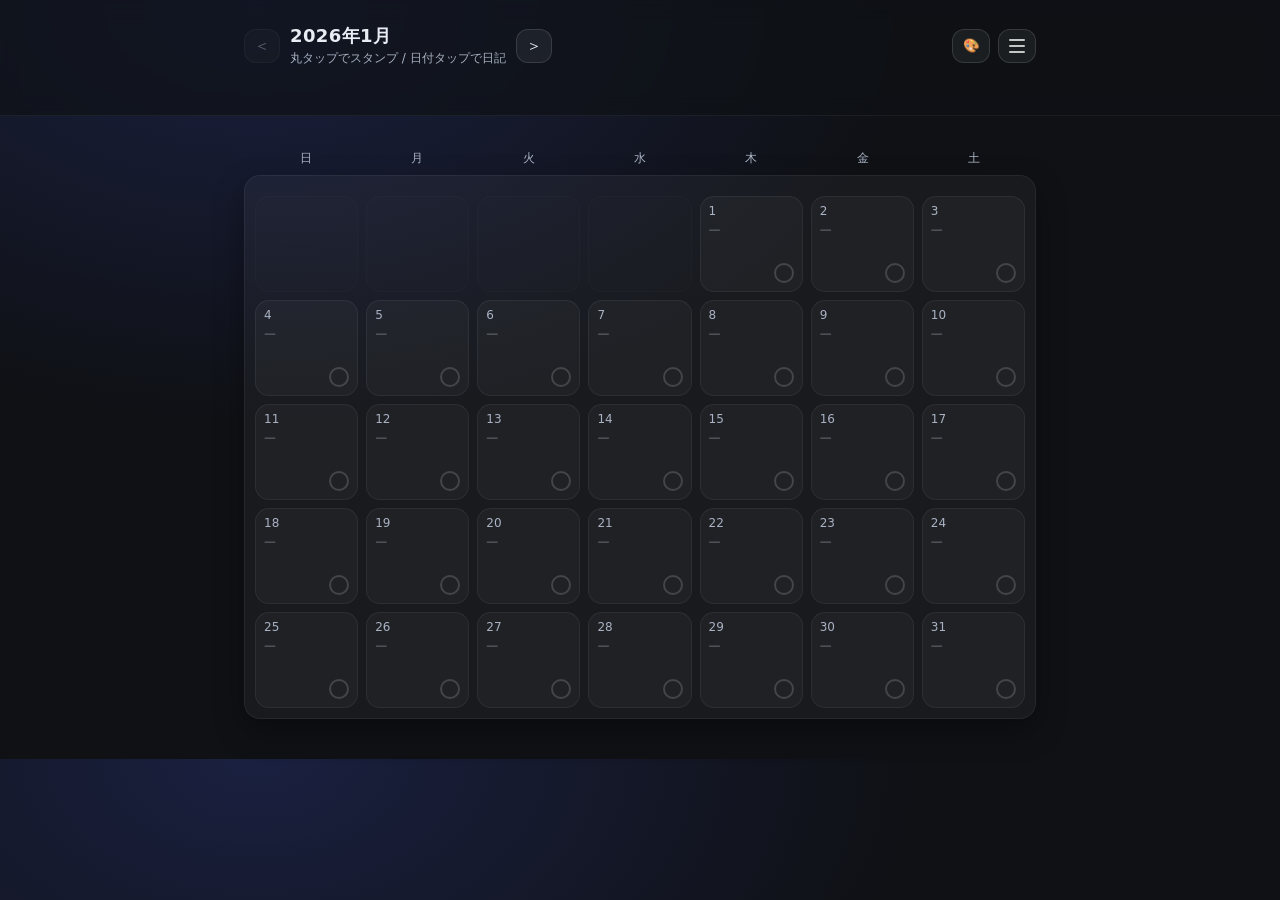
==== index.html @ b5899ce3 "ライトモード着せ替えを実装" ====
<!doctype html>
<html lang="ja">
<head>
  <meta charset="utf-8" />
  <meta name="viewport" content="width=device-width, initial-scale=1" />
  <title>Sticker Calendar 2026</title>
    <link rel="stylesheet" href="./css/style.css">

</head>

<body>
<header>
  <div class="wrap">
    <div class="titleRow">
      <div style="min-width:0;">
        <div class="monthNav">
          <button class="navBtn" id="prevMonth" type="button" aria-label="前の月">＜</button>
          <div style="min-width:0;">
            <h1 id="headerTitle">2026年1月</h1>
            <div class="sub" id="headerSub">丸タップでスタンプ / 日付タップで日記</div>
          </div>
          <button class="navBtn" id="nextMonth" type="button" aria-label="次の月">＞</button>
        </div>
      </div>

      <div class="rightBar">
        <button class="iconBtn" id="openThemePicker" type="button" aria-label="デザインテーマ">
          🎨
        </button>
        <button class="hamburger" id="hamburger" type="button" aria-label="メニュー">
          <span></span><span></span><span></span>
        </button>
      </div>
    </div>
  </div>
</header>

<main class="wrap">
  <div class="dow" id="dowRow">
    <div>日</div><div>月</div><div>火</div><div>水</div><div>木</div><div>金</div><div>土</div>
  </div>

  <section class="grid calendarPanel" id="calendarPanel" aria-label="カレンダー">
    <div class="days" id="days"></div>
  </section>

  <!-- 日記 + カスタマイズ（スライド） -->
  <div class="diaryWrap" id="diaryWrap" style="display:none;">
    <div class="slider" id="slider">
      <!-- Diary Panel -->
      <section class="panel" id="diaryPanel">
        <div class="diaryHead">
          <div class="diaryHeadLeft">
            <div class="diaryStamp" id="diaryStamp" aria-label="その日のスタンプ（クリックで変更）"></div>
            <div>
              <div class="diaryLabel">日記</div>
              <div class="diaryDate" id="diaryDate">----</div>
            </div>
          </div>

          <div class="headBtns">
            <!-- 設定（歯車） -->
            <button class="iconBtn" id="openCustomize" type="button" aria-label="ブロック設定">
              <svg viewBox="0 0 24 24" fill="none" aria-hidden="true">
                <path d="M12 15.5a3.5 3.5 0 1 0 0-7 3.5 3.5 0 0 0 0 7Z" stroke="currentColor" stroke-width="1.8"/>
                <path d="M19.4 13.5a7.9 7.9 0 0 0 0-3l1.4-1.1-1.9-3.3-1.7.7a8.3 8.3 0 0 0-2.6-1.5L14.3 3h-4.6l-.3 2.3a8.3 8.3 0 0 0-2.6 1.5l-1.7-.7-1.9 3.3 1.4 1.1a7.9 7.9 0 0 0 0 3L3.2 14.6l1.9 3.3 1.7-.7a8.3 8.3 0 0 0 2.6 1.5l.3 2.3h4.6l.3-2.3a8.3 8.3 0 0 0 2.6-1.5l1.7.7 1.9-3.3-1.4-1.1Z"
                      stroke="currentColor" stroke-width="1.4" stroke-linejoin="round"/>
              </svg>
            </button>

            <!-- 削除（ゴミ箱） -->
            <button class="iconBtn" id="deleteDay" type="button" aria-label="この日を削除">
              <svg viewBox="0 0 24 24" fill="none" aria-hidden="true">
                <path d="M9 3h6m-8 4h10m-9 0 1 16h6l1-16M10 7v12m4-12v12"
                      stroke="currentColor" stroke-width="1.8" stroke-linecap="round" stroke-linejoin="round"/>
              </svg>
            </button>
          </div>
        </div>

        <div class="inlineConfirm" id="inlineConfirm">
          <div class="inlineConfirmMsg" id="inlineConfirmMsg">この日のデータを削除しますか？</div>
          <div class="inlineConfirmBtns">
            <button class="btn" id="inlineNo" type="button">いいえ</button>
            <button class="btn danger" id="inlineYes" type="button">はい</button>
          </div>
        </div>

        <!-- ブロック描画先 -->
        <div id="diaryBlocks"></div>

        <div class="hint">日付切替で内容が切り替わる。</div>
      </section>

      <!-- Customize Panel -->
      <section class="panel" id="customPanel">
        <div class="customHead">
          <div style="min-width:0;">
            <div class="customTitle">ブロック設定</div>
            <div class="customSub">表示／並び順／名前だけ先に対応。<br>（追加・削除・…メニューは骨格が安定してから入れる）</div>
          </div>
          <button class="iconBtn" id="closeCustomize" type="button" aria-label="戻る">
            <svg viewBox="0 0 24 24" fill="none" aria-hidden="true">
              <path d="M15 18l-6-6 6-6" stroke="currentColor" stroke-width="1.8" stroke-linecap="round" stroke-linejoin="round"/>
            </svg>
          </button>
        </div>

        <div class="blockList" id="blockList"></div>

        <div class="customFooter">
          <button class="ghostBtn" id="cancelCustomize" type="button">キャンセル</button>
          <button class="btn" id="saveCustomize" type="button">変更を保存</button>
        </div>

        <div class="hint">※「今日の気分は？」は先頭固定。<br>※「今日の目標」は2番目固定。</div>
      </section>
    </div>
  </div>

  <!-- 日記一覧 -->
  <section class="list" id="list">
    <div class="listHead">
      <div class="listTitle">日記一覧（1日〜月末）</div>
      <div class="badge" id="listBadge"></div>
    </div>
    <div id="listBody"></div>
  </section>

  <!-- データ管理 -->
  <section class="data" id="data">
    <div class="majorTitle">▼ユーザーデータ</div>

    <div class="kvRow">
      <div class="kvLeft">
        <div class="kvLabel">2026年記録日数</div>
        <div class="kvValueBig" id="yearTotal">0日</div>
      </div>
      <button class="toggleBtn" id="toggleBreakdown" type="button">▼詳細表示</button>
    </div>

    <div class="monthBreakdown" id="monthBreakdown"></div>

    <div class="divider"></div>

    <div class="majorTitle">▼データ管理</div>

    <div class="row">
      <div class="rowLabel">選択期間内のデータ一括書き出し</div>
      <div class="controls">
        <select id="bulkFrom" aria-label="開始月">
          <option value="1">1月</option><option value="2">2月</option><option value="3">3月</option>
          <option value="4">4月</option><option value="5">5月</option><option value="6">6月</option>
          <option value="7">7月</option><option value="8">8月</option><option value="9">9月</option>
          <option value="10">10月</option><option value="11">11月</option><option value="12">12月</option>
        </select>
        <span style="color:var(--muted); font-size:13px;">〜</span>
        <select id="bulkTo" aria-label="終了月">
          <option value="1">1月</option><option value="2">2月</option><option value="3">3月</option>
          <option value="4">4月</option><option value="5">5月</option><option value="6">6月</option>
          <option value="7">7月</option><option value="8">8月</option><option value="9">9月</option>
          <option value="10">10月</option><option value="11">11月</option><option value="12">12月</option>
        </select>
        <button class="btn" id="bulkExportBtn" type="button">一括書き出し</button>
      </div>
    </div>

    <div class="row">
      <div class="rowLabel">データ読み込み（ある月のみ上書き）</div>
      <div class="controls">
        <input type="file" id="bulkImportFile" accept="application/json,.json" />
        <button class="btn" id="bulkImportBtn" type="button">一括読み込み</button>
      </div>
    </div>

    <div class="divider"></div>

    <div class="majorTitle">▼データリセット</div>

    <div class="row">
      <div class="rowLabel">全データリセット</div>
      <div class="controls">
        <button class="btn danger" id="resetAllBtn" type="button">全月データ削除</button>
        <button class="btn danger" id="resetAppBtn" type="button">アプリを初期化</button>
      </div>
    </div>

    <div class="minorNote">
      ※全データリセットは、2026年の全月データが削除される。
    </div>
  </section>
</main>

<!-- 色選択ポップアップ（5色） -->
<div class="picker" id="picker" role="dialog" aria-label="スタンプを選ぶ">
  <div class="pickerTitle"><span class="miniDot"></span> 今日の気分は？</div>
  <div class="pickerRow">
    <button class="pick pink" data-stamp="dot_pink" type="button" aria-label="Color Dot Pink"></button>
    <button class="pick orange" data-stamp="dot_orange" type="button" aria-label="Color Dot Orange"></button>
    <button class="pick yellow" data-stamp="dot_yellow" type="button" aria-label="Color Dot Yellow"></button>
    <button class="pick green" data-stamp="dot_green" type="button" aria-label="Color Dot Green"></button>
    <button class="pick blue" data-stamp="dot_blue" type="button" aria-label="Color Dot Light Blue"></button>
  </div>
</div>
<div class="caret" id="caret"></div>

<!-- メニュー -->
<div class="menuOverlay" id="menuOverlay"></div>
<div class="menuSheet" id="menuSheet" role="dialog" aria-label="メニュー">
  <button class="menuItem" id="menuCalendar" type="button">
    <span>カレンダー</span><span class="badge">単日日記</span>
  </button>
  <button class="menuItem" id="menuList" type="button">
    <span>日記一覧</span><span class="badge">1〜月末</span>
  </button>
  <button class="menuItem" id="menuData" type="button">
    <span>データ管理</span><span class="badge">書き出し/読込</span>
  </button>
</div>

<!-- デザインテーマ選択 -->
<div class="themeOverlay" id="themeOverlay"></div>
<div class="themePanel" id="themePanel" role="dialog" aria-label="デザインテーマ選択">
  <div class="themeHead">
    <div>
      <div class="themeTitle">デザインテーマ選択</div>
      <div class="themeSub">UIデザインを選んで「適用」で反映</div>
    </div>
    <button class="iconBtn" id="closeThemePicker" type="button" aria-label="閉じる">×</button>
  </div>
  <div class="themeGrid" id="themeGrid"></div>
  <div class="themeFooter">
    <button class="ghostBtn" id="cancelTheme" type="button">キャンセル</button>
    <button class="btn" id="applyThemeBtn" type="button">適用</button>
  </div>
</div>

  <script src="./js/storage.js" defer></script>
  <script src="./js/app.js" defer></script>

</body>
</html>
---- css/style.css ----
/* role: styles (moved from index.html) */

    :root{
      --bg:#0f1115;
      --panel:#171a21;
      --text:#e8ecf3;
      --muted:#a9b2c3;
      --card: rgba(255,255,255,.04);
      --card2: rgba(255,255,255,.03);
      --shadow: 0 12px 30px rgba(0,0,0,.35);
      --ring: rgba(255,255,255,.16);

      --pink:#ff6fae;
      --orange:#ff9a4a;
      --yellow:#ffd55a;
      --green:#6ee38b;
      --blue:#62c7ff;
    }

    *{ box-sizing:border-box; }
    body{
      margin:0;
      font-family: system-ui, -apple-system, "Hiragino Sans", "Noto Sans JP", sans-serif;
      background: radial-gradient(1100px 700px at 20% 0%, #1a2040 0%, var(--bg) 60%);
      color: var(--text);
      -webkit-tap-highlight-color: transparent;
    }
    :root[data-ui-theme="ui_light_default"] body{
      background: var(--bg);
      color: #1d2433;
    }

    header{
      position: sticky;
      top: 0;
      z-index: 20;
      backdrop-filter: blur(10px);
      background: rgba(15,17,21,.65);
      border-bottom: 1px solid rgba(255,255,255,.06);
    }

    .wrap{
      max-width: 820px;
      margin: 0 auto;
      padding: 14px 14px 40px;
    }

    .titleRow{
      display:flex;
      align-items:center;
      justify-content:space-between;
      gap: 12px;
      padding: 10px 0 8px;
    }

    .monthNav{
      display:flex;
      align-items:center;
      gap: 10px;
      min-width: 0;
    }

    .navBtn{
      width: 36px;
      height: 34px;
      border-radius: 12px;
      border: 1px solid rgba(255,255,255,.12);
      background: rgba(255,255,255,.06);
      color: var(--text);
      cursor:pointer;
      display:flex;
      align-items:center;
      justify-content:center;
      font-size: 16px;
      line-height: 1;
    }
    .navBtn:active{ transform: translateY(1px); }
    .navBtn[disabled]{ opacity: .35; cursor: default; transform:none; }

    h1{
      margin:0;
      font-size: 18px;
      letter-spacing: .02em;
      white-space: nowrap;
      overflow: hidden;
      text-overflow: ellipsis;
    }
    .sub{
      font-size: 12px;
      color: var(--muted);
      margin-top: 2px;
    }

    .rightBar{
      display:flex;
      gap:8px;
      align-items:center;
      flex: 0 0 auto;
    }

    /* ハンバーガー */
    .hamburger{
      width: 38px;
      height: 34px;
      border-radius: 12px;
      border: 1px solid rgba(255,255,255,.12);
      background: rgba(255,255,255,.06);
      display:flex;
      flex-direction:column;
      align-items:center;
      justify-content:center;
      gap: 4px;
      cursor:pointer;
    }
    .hamburger span{
      width: 16px;
      height: 2px;
      background: rgba(255,255,255,.75);
      border-radius: 2px;
    }
    .hamburger:active{ transform: translateY(1px); }

    /* ===== calendar header row (dow) ===== */
    .dow{
      display:grid;
      grid-template-columns: repeat(7, 1fr);
      gap: 8px;
      margin-top: 10px;
      padding: 10px 10px 0;
      color: var(--muted);
      font-size: 12px;
      text-align:center;
    }

    .grid{
      background: var(--card);
      border: 1px solid rgba(255,255,255,.06);
      border-radius: 16px;
      padding: 10px;
      margin-top: 8px;
      box-shadow: var(--shadow);
    }

    .days{
      display:grid;
      grid-template-columns: repeat(7, 1fr);
      gap: 8px;
      padding: 10px 0 0;
    }

    /* ===== calendar cell ===== */
    .cell{
      position: relative;
      border-radius: 14px;
      border: 1px solid rgba(255,255,255,.06);
      background: var(--card2);
      padding: 8px;
      cursor: pointer;
      overflow: hidden;
      user-select: none;
      height: 86px;
    }
    .cell.empty{
      opacity: .25;
      cursor: default;
    }
    .cell.selected{
      outline: 2px solid rgba(255,255,255,.18);
      background: rgba(255,255,255,.055);
    }
    :root[data-ui-theme="ui_light_default"] .cell.selected{
      outline: 2px solid rgba(0,0,0,.18);
      background: rgba(0,0,0,.04);
    }

    .daynum{
      font-size: 12px;
      color: var(--muted);
      line-height: 1;
    }

    .goalPreview{
      margin-top: 6px;
      font-size: 12px;
      font-weight: 800;
      letter-spacing: .01em;
      color: rgba(232,236,243,.92);
      padding-right: 30px;
      display: none;
    }
    .goalPreview.show{
      display: -webkit-box;
      -webkit-line-clamp: 2;
      -webkit-box-orient: vertical;
      overflow: hidden;
    }
    .goalPreview.empty{
      opacity: .25;
      font-weight: 600;
    }

    /* ===== stamp dot in calendar cell ===== */
    .dot{
      position:absolute;
      right: 8px;
      bottom: 8px;
      width: 20px;
      height: 20px;
      border-radius: 999px;
      border: 2px solid var(--ring);
      background: transparent;
      cursor: pointer;
      transition: transform .08s ease;
    }
    .dot:active{ transform: scale(.95); }
    .dot.filled{ border-color: rgba(255,255,255,.18); box-shadow: 0 8px 18px rgba(0,0,0,.25); }
    .dot.pink{ background: var(--pink); }
    .dot.orange{ background: var(--orange); }
    .dot.yellow{ background: var(--yellow); }
    .dot.green{ background: var(--green); }
    .dot.blue{ background: var(--blue); }

    /* ===== color picker popup (with title) ===== */
    .picker{
      position: fixed;
      z-index: 9999;
      display: none;
      flex-direction: column;
      gap: 10px;
      padding: 10px 12px 12px;
      border-radius: 14px;
      background: rgba(23,26,33,.92);
      border: 1px solid rgba(255,255,255,.12);
      box-shadow: 0 16px 40px rgba(0,0,0,.45);
      backdrop-filter: blur(10px);
      min-width: 190px;
    }
    .picker.show{ display:flex; }

    .pickerTitle{
      font-size: 12px;
      color: rgba(232,236,243,.9);
      letter-spacing: .02em;
      display:flex;
      align-items:center;
      gap: 8px;
    }
    .pickerTitle .miniDot{
      width: 10px; height: 10px;
      border-radius: 999px;
      border: 2px solid rgba(255,255,255,.22);
      opacity: .85;
    }

    .pickerRow{
      display:flex;
      gap: 10px;
      justify-content: space-between;
    }

    .pick{
      width: 22px;
      height: 22px;
      border-radius: 999px;
      border: 2px solid rgba(255,255,255,.22);
      box-shadow: 0 10px 22px rgba(0,0,0,.35);
      cursor: pointer;
      transition: transform .08s ease, opacity .12s ease;
    }
    .pick:active{ transform: translateY(1px) scale(.98); }
    .pick.pink{ background: var(--pink); }
    .pick.orange{ background: var(--orange); }
    .pick.yellow{ background: var(--yellow); }
    .pick.green{ background: var(--green); }
    .pick.blue{ background: var(--blue); }

    .caret{
      position: fixed;
      z-index: 9998;
      width: 10px; height: 10px;
      background: rgba(23,26,33,.92);
      border-left: 1px solid rgba(255,255,255,.12);
      border-top: 1px solid rgba(255,255,255,.12);
      transform: rotate(45deg);
      display:none;
      box-shadow: 0 16px 40px rgba(0,0,0,.45);
      backdrop-filter: blur(10px);
    }
    .caret.show{ display:block; }

    /* ===== theme picker ===== */
    .themeOverlay{
      position: fixed;
      inset: 0;
      background: rgba(0,0,0,.35);
      backdrop-filter: blur(4px);
      display:none;
      z-index: 80;
    }
    .themeOverlay.show{ display:block; }

    .themePanel{
      position: fixed;
      inset: 0;
      margin: auto;
      max-width: 820px;
      max-height: 90vh;
      background: rgba(23,26,33,.95);
      border: 1px solid rgba(255,255,255,.12);
      border-radius: 18px;
      box-shadow: 0 18px 44px rgba(0,0,0,.5);
      padding: 14px;
      display:none;
      z-index: 90;
      overflow: hidden;
    }
    .themePanel.show{ display:flex; flex-direction:column; }
    .themeHead{
      display:flex;
      align-items:center;
      justify-content:space-between;
      gap: 12px;
    }
    .themeTitle{ font-size: 16px; font-weight: 800; }
    .themeSub{ font-size: 12px; color: var(--muted); margin-top: 4px; }
    .themeGrid{
      margin-top: 12px;
      display:grid;
      grid-template-columns: repeat(auto-fit, minmax(180px, 1fr));
      gap: 10px;
      overflow-y: auto;
      padding: 4px;
      flex: 1 1 auto;
    }
    .themeCard{
      border-radius: 14px;
      border: 1px solid rgba(255,255,255,.10);
      background: rgba(0,0,0,.14);
      padding: 10px;
      cursor:pointer;
      transition: border-color .12s ease, transform .12s ease;
    }
    .themeCard:hover{ border-color: rgba(255,255,255,.22); transform: translateY(-1px); }
    .themeCard.selected{
      border-color: rgba(98,199,255,.9);
      box-shadow: 0 10px 24px rgba(0,0,0,.35);
    }
    .themeThumb{
      border-radius: 10px;
      height: 80px;
      background: linear-gradient(135deg, rgba(255,255,255,.08), rgba(0,0,0,.08));
      position: relative;
      overflow: hidden;
      border: 1px solid rgba(255,255,255,.08);
    }
    .themeThumb .bar{
      position:absolute;
      left: 12px; right: 12px;
      height: 10px;
      border-radius: 6px;
      background: rgba(255,255,255,.3);
    }
    .themeThumb .bar:nth-child(1){ top: 16px; width: 70%; }
    .themeThumb .bar:nth-child(2){ top: 34px; width: 50%; }
    .themeThumb .bar:nth-child(3){ top: 52px; width: 80%; }
    .themeName{
      margin-top: 10px;
      font-size: 14px;
      font-weight: 700;
    }
    .themeFooter{
      margin-top: 12px;
      display:flex;
      justify-content: flex-end;
      gap: 10px;
    }

    /* ===== menu ===== */
    .menuOverlay{
      position: fixed;
      inset: 0;
      background: rgba(0,0,0,.35);
      backdrop-filter: blur(4px);
      display:none;
      z-index: 50;
    }
    .menuOverlay.show{ display:block; }

    .menuSheet{
      position: fixed;
      right: 14px;
      top: 74px;
      width: min(340px, calc(100vw - 28px), calc(820px - 28px));
      background: rgba(23,26,33,.92);
      border: 1px solid rgba(255,255,255,.12);
      border-radius: 16px;
      box-shadow: 0 16px 40px rgba(0,0,0,.45);
      padding: 10px;
      display:none;
      z-index: 60;
    }
    @media (min-width: 900px){
      .menuSheet{
        right: calc((100vw - 820px)/2 - 14px);
      }
    }
    .menuSheet.show{ display:block; }

    .menuItem{
      width: 100%;
      display:flex;
      align-items:center;
      justify-content:space-between;
      gap: 10px;
      padding: 10px 10px;
      border-radius: 12px;
      background: rgba(255,255,255,.05);
      border: 1px solid rgba(255,255,255,.06);
      color: var(--text);
      cursor:pointer;
      font-size: 14px;
      margin-bottom: 8px;
    }
    .menuItem:last-child{ margin-bottom:0; }
    .badge{ font-size: 12px; color: var(--muted); }

    /* ===== buttons ===== */
    .btn{
      border: 1px solid rgba(255,255,255,.12);
      background: rgba(255,255,255,.06);
      color: var(--text);
      border-radius: 12px;
      padding: 10px 12px;
      font-size: 13px;
      cursor:pointer;
      min-width: 90px;
    }
    .btn:active{ transform: translateY(1px); }
    .btn.danger{
      border-color: rgba(255,140,140,.25);
      background: rgba(255,120,120,.12);
    }

    /* ===== diary + customize wrapper (slide) ===== */
    .diaryWrap{
      position: relative;
      margin-top: 12px;
      border-radius: 16px;
    }
    .slider{
      display:flex;
      width: 200%;
      transition: transform .22s ease;
      will-change: transform;
    }
    .slider.customize{ transform: translateX(-50%); }

    .panel{
      width: 50%;
      background: var(--card);
      border: 1px solid rgba(255,255,255,.06);
      border-radius: 16px;
      padding: 12px;
      box-shadow: var(--shadow);
      display:none;
    }
    .panel.show{ display:block; }

    .diaryHead{
      display:flex;
      align-items:flex-start;
      justify-content:space-between;
      gap:12px;
      margin-bottom: 10px;
    }
    .diaryHeadLeft{
      display:flex;
      align-items:center;
      gap:10px;
    }
    .diaryStamp{
      width: 18px; height: 18px;
      border-radius: 999px;
      border: 2px solid var(--ring);
      background: transparent;
      flex: 0 0 auto;
      cursor: pointer;
      transition: transform .08s ease;
    }
    .diaryStamp:active{ transform: scale(.95); }
    .diaryStamp.filled{ border-color: rgba(255,255,255,.18); box-shadow: 0 8px 18px rgba(0,0,0,.25); }
    .diaryStamp.pink{ background: var(--pink); }
    .diaryStamp.orange{ background: var(--orange); }
    .diaryStamp.yellow{ background: var(--yellow); }
    .diaryStamp.green{ background: var(--green); }
    .diaryStamp.blue{ background: var(--blue); }

    .diaryLabel{ font-size: 12px; color: var(--muted); }
    .diaryDate{ font-size: 16px; font-weight: 700; letter-spacing: .02em; margin-top: 2px; }

    .headBtns{
      display:flex;
      gap: 8px;
      align-items:center;
    }

    .iconBtn{
      width: 38px;
      height: 34px;
      border-radius: 12px;
      border: 1px solid rgba(255,255,255,.12);
      background: rgba(255,255,255,.06);
      color: var(--text);
      cursor:pointer;
      display:flex;
      align-items:center;
      justify-content:center;
    }
    .iconBtn:active{ transform: translateY(1px); }
    .iconBtn svg{ width: 18px; height: 18px; opacity:.9; }

    .inlineConfirm{
      display:none;
      margin: 6px 0 10px;
      padding: 10px;
      border-radius: 14px;
      border: 1px solid rgba(255,255,255,.10);
      background: rgba(0,0,0,.18);
    }
    .inlineConfirm.show{ display:block; }
    .inlineConfirmMsg{
      font-size: 13px;
      color: rgba(232,236,243,.95);
      margin-bottom: 10px;
      line-height: 1.5;
    }
    .inlineConfirmBtns{
      display:flex;
      gap: 10px;
      justify-content:flex-end;
    }

    .section{
      margin-top: 12px;
      padding-top: 10px;
      border-top: 1px solid rgba(255,255,255,.06);
    }
    .section:first-of-type{
      margin-top: 6px;
      padding-top: 0;
      border-top: none;
    }
    .sectionHead{
      display:flex;
      align-items:center;
      justify-content:space-between;
      gap: 10px;
      margin-bottom: 8px;
    }
    .sectionTitle{ font-size: 12px; color: var(--muted); display:flex; align-items:center; gap:8px; }
    .chip{
      font-size: 11px;
      color: rgba(232,236,243,.9);
      border: 1px solid rgba(255,255,255,.12);
      background: rgba(255,255,255,.06);
      padding: 4px 8px;
      border-radius: 999px;
    }

    input.goal{
      width: 100%;
      padding: 12px 12px;
      border-radius: 12px;
      border: 1px solid rgba(255,255,255,.10);
      background: rgba(0,0,0,.18);
      color: var(--text);
      outline: none;
      font-size: 16px;
    }
    input.goal:focus{ border-color: rgba(255,255,255,.22); }

    .todoList{ display:flex; flex-direction:column; gap: 8px; }
    .todoRow{
      display:flex;
      align-items:center;
      gap: 10px;
      position: relative;
      padding-right: 34px;
    }
    .todoRow input[type="checkbox"],
    .switch input[type="checkbox"]{
      width: 20px;
      height: 20px;
      flex: 0 0 auto;
      appearance: none;
      -webkit-appearance: none;
      border-radius: 6px;
      border: 1.5px solid rgba(255,255,255,.32);
      background: rgba(255,255,255,.02);
      box-shadow: 0 2px 6px rgba(0,0,0,.25);
      display: inline-block;
      position: relative;
      cursor: pointer;
      transition: background .12s ease, border-color .12s ease, box-shadow .12s ease;
    }
    .todoRow input[type="checkbox"]::after,
    .switch input[type="checkbox"]::after{
      content: "";
      position: absolute;
      left: 5px;
      top: 2px;
      width: 6px;
      height: 10px;
      border: solid rgba(255,255,255,.98);
      border-width: 0 2px 2px 0;
      transform: rotate(45deg) scale(0);
      transform-origin: center;
      transition: transform .12s ease;
    }
    .todoRow input[type="checkbox"]:checked,
    .switch input[type="checkbox"]:checked{
      background: linear-gradient(180deg, rgba(64,123,221,.96), rgba(64,123,221,.80));
      border-color: rgba(64,123,221,.96);
      box-shadow: 0 4px 10px rgba(0,0,0,.28);
    }
    .todoRow input[type="checkbox"]:checked::after,
    .switch input[type="checkbox"]:checked::after{
      transform: rotate(45deg) scale(1);
    }
    .todoRow input.todoText{
      flex: 1 1 auto;
      padding: 10px 10px;
      border-radius: 12px;
      border: 1px solid rgba(255,255,255,.10);
      background: rgba(0,0,0,.18);
      color: var(--text);
      outline: none;
      font-size: 14px;
    }
    .todoRow input.todoText:focus{ border-color: rgba(255,255,255,.22); }

    .todoDel{
      position:absolute;
      right: 0;
      top: 50%;
      transform: translateY(-50%);
      width: 28px;
      height: 28px;
      border-radius: 10px;
      border: 1px solid rgba(255,255,255,.12);
      background: rgba(255,255,255,.06);
      color: var(--text);
      display:none;
      cursor:pointer;
    }
    .todoRow.showDel .todoDel{ display:block; }

    textarea.memo{
      width: 100%;
      min-height: 140px;
      padding: 12px 12px;
      border-radius: 12px;
      border: 1px solid rgba(255,255,255,.10);
      background: rgba(0,0,0,.18);
      color: var(--text);
      outline: none;
      resize: vertical;
      line-height: 1.5;
      font-size: 14px;
    }
    textarea.memo:focus{ border-color: rgba(255,255,255,.22); }

    .hint{ color: var(--muted); font-size: 12px; margin-top: 10px; line-height: 1.6; }

    /* ===== Mood Widget (Diary) ===== */
    .moodWidget{
      margin-top: 12px;
      padding-top: 10px;
      border-top: 1px solid rgba(255,255,255,.06);
    }
    .moodTitle{
      font-size: 12px;
      color: rgba(232,236,243,.92);
      letter-spacing: .02em;
      margin-bottom: 8px;
      display:flex;
      align-items:center;
      gap: 8px;
    }
    .moodRow{
  display:flex;
  gap: 17px;                 /* スタンプ0.5個分（34pxの半分） */
  align-items:center;
  justify-content: flex-start; /* 左寄せ */
  padding: 8px 0 2px;
    }
    .moodPick{
      width: 34px;
      height: 34px;
      border-radius: 999px;
      border: 2px solid rgba(255,255,255,.22);
      cursor:pointer;
      box-shadow: 0 12px 24px rgba(0,0,0,.35);
      transition: transform .08s ease, opacity .14s ease;
      background: transparent;
    }
    .moodPick:active{ transform: translateY(1px) scale(.98); }
    .moodPick.pink{ background: var(--pink); }
    .moodPick.orange{ background: var(--orange); }
    .moodPick.yellow{ background: var(--yellow); }
    .moodPick.green{ background: var(--green); }
    .moodPick.blue{ background: var(--blue); }
    .moodRow.hasSelection .moodPick{ opacity: .35; }
    .moodRow.hasSelection .moodPick.isSelected{ opacity: 1; outline: 2px solid rgba(255,255,255,.18); }

    /* ===== list ===== */
    .list{
      margin-top: 12px;
      background: var(--card);
      border: 1px solid rgba(255,255,255,.06);
      border-radius: 16px;
      padding: 12px;
      box-shadow: var(--shadow);
      display:none;
    }
    .list.show{ display:block; }

    .listHead{
      display:flex;
      align-items:center;
      justify-content:space-between;
      gap: 10px;
      margin-bottom: 10px;
    }
    .listTitle{ font-size: 14px; color: var(--muted); }

    .listItem{
      border-top: 1px solid rgba(255,255,255,.06);
      padding: 10px 0;
    }
    .listItem:first-of-type{ border-top: none; padding-top: 0; }

    .listItemHead{
      display:flex;
      align-items:center;
      justify-content:space-between;
      gap: 10px;
      margin-bottom: 6px;
    }

    .listLeft{
      display:flex;
      align-items:center;
      gap: 10px;
      min-width: 0;
    }

    .miniStamp{
      width: 14px; height: 14px;
      border-radius: 999px;
      border: 2px solid var(--ring);
      background: transparent;
      flex: 0 0 auto;
    }
    .miniStamp.filled{ border-color: rgba(255,255,255,.18); }
    .miniStamp.pink{ background: var(--pink); }
    .miniStamp.orange{ background: var(--orange); }
    .miniStamp.yellow{ background: var(--yellow); }
    .miniStamp.green{ background: var(--green); }
    .miniStamp.blue{ background: var(--blue); }

    .listDate{
      font-weight: 700;
      font-size: 14px;
      white-space: nowrap;
    }

    .preview{
      color: rgba(232,236,243,.85);
      font-size: 13px;
      line-height: 1.5;
      opacity: .92;
      white-space: pre-wrap;
      word-break: break-word;
    }
    .checkIcon{
      display:inline-block;
      width: 14px;
      height: 14px;
      border-radius: 4px;
      border: 1.5px solid rgba(255,255,255,.32);
      background: rgba(255,255,255,.02);
      margin-right: 6px;
      vertical-align: -2px;
      position: relative;
    }
    .checkIcon.todo{
      border-color: rgba(255,255,255,.32);
    }
    .checkIcon.done{
      border-color: rgba(64,123,221,.96);
      background: linear-gradient(180deg, rgba(64,123,221,.96), rgba(64,123,221,.80));
      box-shadow: 0 4px 10px rgba(0,0,0,.35);
    }
    .checkIcon.done::after{
      content:"";
      position:absolute;
      left: 4px;
      top: 1px;
      width: 5px;
      height: 9px;
      border: solid rgba(255,255,255,.98);
      border-width: 0 2px 2px 0;
      transform: rotate(45deg);
    }
    .muted{ color: var(--muted); }

    /* ===== data ===== */
    .data{
      margin-top: 12px;
      background: var(--card);
      border: 1px solid rgba(255,255,255,.06);
      border-radius: 16px;
      padding: 12px;
      box-shadow: var(--shadow);
      display:none;
    }
    .data.show{ display:block; }

    .majorTitle{
      font-size: 12px;
      color: var(--muted);
      margin: 2px 0 8px;
      letter-spacing: .02em;
    }

    .kvRow{
      display:flex;
      align-items:flex-start;
      justify-content:space-between;
      gap: 10px;
      padding: 10px 0;
      border-top: 1px solid rgba(255,255,255,.06);
    }
    .kvRow:first-of-type{ border-top:none; padding-top:0; }

    .kvLeft{
      display:flex;
      flex-direction:column;
      gap: 4px;
      min-width: 0;
    }
    .kvLabel{
      font-size: 13px;
      color: rgba(232,236,243,.92);
    }
    .kvValueBig{
      font-size: 18px;
      font-weight: 800;
      letter-spacing: .02em;
      line-height: 1.2;
      white-space: nowrap;
    }

    .toggleBtn{
      border: 1px solid rgba(255,255,255,.12);
      background: rgba(255,255,255,.06);
      color: var(--text);
      border-radius: 12px;
      padding: 9px 10px;
      font-size: 13px;
      cursor:pointer;
      white-space: nowrap;
    }
    .toggleBtn:active{ transform: translateY(1px); }

    .monthBreakdown{
      display:none;
      margin-top: 8px;
      padding: 10px;
      border-radius: 14px;
      border: 1px solid rgba(255,255,255,.08);
      background: rgba(0,0,0,.14);
    }
    .monthBreakdown.show{ display:block; }

    .monthLine{
      display:flex;
      justify-content:space-between;
      gap: 10px;
      padding: 6px 0;
      border-top: 1px solid rgba(255,255,255,.06);
      font-size: 13px;
      color: rgba(232,236,243,.92);
    }
    .monthLine:first-child{ border-top:none; padding-top:0; }
    .monthLine span:last-child{ color: var(--muted); }

    .minorNote{
      font-size: 12px;
      color: var(--muted);
      line-height: 1.6;
      margin-top: 8px;
    }

    .row{
      display:flex;
      flex-wrap: wrap;
      gap: 10px;
      align-items:center;
      justify-content:space-between;
      padding: 10px 0;
      border-top: 1px solid rgba(255,255,255,.06);
    }
    .row:first-of-type{ border-top:none; padding-top:0; }
    .rowLabel{
      min-width: 220px;
      font-size: 13px;
      color: rgba(232,236,243,.92);
    }
    .controls{
      display:flex;
      gap: 10px;
      align-items:center;
      flex-wrap: wrap;
      justify-content:flex-end;
    }
    select{
      padding: 10px 10px;
      border-radius: 12px;
      border: 1px solid rgba(255,255,255,.10);
      background: rgba(0,0,0,.18);
      color: var(--text);
      outline: none;
      font-size: 13px;
    }
    input[type="file"]{
      color: var(--muted);
      font-size: 12px;
    }

    .divider{
      margin: 14px 0;
      border-top: 1px solid rgba(255,255,255,.08);
    }

    /* ===== customize panel ===== */
    .customHead{
      display:flex;
      align-items:flex-start;
      justify-content:space-between;
      gap: 12px;
      margin-bottom: 10px;
    }
    .customTitle{
      font-size: 16px;
      font-weight: 800;
      letter-spacing: .02em;
    }
    .customSub{
      font-size: 12px;
      color: var(--muted);
      margin-top: 4px;
      line-height: 1.6;
    }

    .blockList{
      display:flex;
      flex-direction:column;
      gap: 10px;
      margin-top: 10px;
    }
    .blockCard{
      border-radius: 14px;
      border: 1px solid rgba(255,255,255,.08);
      background: rgba(0,0,0,.14);
      padding: 10px;
    }
    .blockTop{
      display:flex;
      align-items:center;
      justify-content:space-between;
      gap: 10px;
    }
    .blockName{
      display:flex;
      align-items:center;
      gap: 8px;
      min-width: 0;
    }
    .blockName strong{
      font-size: 13px;
      white-space: nowrap;
      overflow: hidden;
      text-overflow: ellipsis;
      display:block;
      max-width: 240px;
    }
    .lockTag{
      font-size: 11px;
      color: rgba(232,236,243,.85);
      border: 1px solid rgba(255,255,255,.12);
      background: rgba(255,255,255,.06);
      padding: 3px 8px;
      border-radius: 999px;
      white-space: nowrap;
    }

    .blockActions{
      display:flex;
      align-items:center;
      gap: 8px;
    }

    .tinyBtn{
      width: 34px;
      height: 30px;
      border-radius: 12px;
      border: 1px solid rgba(255,255,255,.12);
      background: rgba(255,255,255,.06);
      color: var(--text);
      cursor:pointer;
      display:flex;
      align-items:center;
      justify-content:center;
      font-size: 13px;
    }
    .tinyBtn[disabled]{ opacity: .35; cursor: default; }
    .tinyBtn:active{ transform: translateY(1px); }

    .blockBottom{
      margin-top: 8px;
      display:flex;
      align-items:center;
      justify-content:space-between;
      gap: 10px;
    }
    .switch{
      display:flex;
      align-items:center;
      gap: 8px;
      color: rgba(232,236,243,.92);
      font-size: 12px;
    }
    .switch input{ width: 18px; height: 18px; }

    .renameRow{
      display:none;
      margin-top: 10px;
      gap: 10px;
      align-items:center;
    }
    .renameRow.show{ display:flex; }
    .renameRow input{
      flex: 1 1 auto;
      padding: 10px 10px;
      border-radius: 12px;
      border: 1px solid rgba(255,255,255,.10);
      background: rgba(0,0,0,.18);
      color: var(--text);
      outline:none;
      font-size: 13px;
    }

    .customFooter{
      margin-top: 14px;
      display:flex;
      gap: 10px;
      justify-content: space-between;
      align-items:center;
    }
    .ghostBtn{
      border: 1px solid rgba(255,255,255,.12);
      background: rgba(255,255,255,.02);
      color: var(--text);
      border-radius: 12px;
      padding: 10px 12px;
      font-size: 13px;
      cursor:pointer;
      min-width: 120px;
    }
    .ghostBtn:active{ transform: translateY(1px); }

    /* ===== view mode helpers ===== */
    .hidden { display: none !important; }

    /* ===== responsive ===== */
    @media (max-width: 640px){
      .wrap{ padding-bottom: 22px; }
      .dow{ padding: 8px 8px 0; gap: 6px; }
      .grid{ padding: 8px; }
      .days{ gap: 6px; padding-top: 8px; }

      .cell{
        height: auto;
        aspect-ratio: 1 / 1.07;
        padding: 7px;
      }
      .dot{ width: 18px; height: 18px; right: 7px; bottom: 7px; }

      .grid.calendarPanel{ max-height: 72vh; }
      .moodPick{ width: 32px; height: 32px; }
    }

    @media (min-width: 760px){
      .goalPreview{ display:none; }
      .goalPreview.show{ display:-webkit-box; }
      .cell{ height: 96px; }
    }
  
    /* ===== light theme overrides ===== */
    :root[data-ui-theme="ui_light_default"] body{
      background: #f5f6fb;
    }
    :root[data-ui-theme="ui_light_default"] header{
      background: rgba(255,255,255,.9);
      border-bottom: 1px solid rgba(0,0,0,.08);
      color: #1d2433;
    }
    :root[data-ui-theme="ui_light_default"] .wrap{
      color: #1d2433;
    }
    :root[data-ui-theme="ui_light_default"] .grid,
    :root[data-ui-theme="ui_light_default"] .panel,
    :root[data-ui-theme="ui_light_default"] .list,
    :root[data-ui-theme="ui_light_default"] .data{
      border: 1px solid rgba(0,0,0,.08);
      box-shadow: 0 8px 20px rgba(0,0,0,.1);
      background: #ffffff;
      color: #1d2433;
    }
    :root[data-ui-theme="ui_light_default"] .menuSheet,
    :root[data-ui-theme="ui_light_default"] .themePanel{
      background: rgba(255,255,255,.98);
      border: 1px solid rgba(0,0,0,.08);
      box-shadow: 0 12px 26px rgba(0,0,0,.14);
      color: #1d2433;
    }
    :root[data-ui-theme="ui_light_default"] .menuItem{
      background: rgba(0,0,0,.03);
      border: 1px solid rgba(0,0,0,.06);
      color: #1d2433;
    }
    :root[data-ui-theme="ui_light_default"] .badge,
    :root[data-ui-theme="ui_light_default"] .muted,
    :root[data-ui-theme="ui_light_default"] .themeSub,
    :root[data-ui-theme="ui_light_default"] .sub,
    :root[data-ui-theme="ui_light_default"] .hint,
    :root[data-ui-theme="ui_light_default"] .minorNote,
    :root[data-ui-theme="ui_light_default"] .moodTitle,
    :root[data-ui-theme="ui_light_default"] .pickerTitle{
      color: #63708a;
    }
    :root[data-ui-theme="ui_light_default"] .listDate,
    :root[data-ui-theme="ui_light_default"] .preview,
    :root[data-ui-theme="ui_light_default"] .goalPreview,
    :root[data-ui-theme="ui_light_default"] .daynum{
      color: #1d2433;
    }
    :root[data-ui-theme="ui_light_default"] .navBtn,
    :root[data-ui-theme="ui_light_default"] .hamburger,
    :root[data-ui-theme="ui_light_default"] .iconBtn,
    :root[data-ui-theme="ui_light_default"] .btn,
    :root[data-ui-theme="ui_light_default"] .ghostBtn,
    :root[data-ui-theme="ui_light_default"] .toggleBtn,
    :root[data-ui-theme="ui_light_default"] .tinyBtn,
    :root[data-ui-theme="ui_light_default"] .todoRow .todoDel{
      border: 1px solid rgba(0,0,0,.08);
      background: #f3f7fb; /* lightened + desaturated blue-gray */
      color: #3a4558;
      box-shadow: 0 4px 10px rgba(0,0,0,.08);
    }
    :root[data-ui-theme="ui_light_default"] .hamburger span{
      background: rgba(58,69,88,.85);
    }
    :root[data-ui-theme="ui_light_default"] input.goal,
    :root[data-ui-theme="ui_light_default"] .todoRow input.todoText,
    :root[data-ui-theme="ui_light_default"] textarea.memo,
    :root[data-ui-theme="ui_light_default"] select,
    :root[data-ui-theme="ui_light_default"] input[type="file"]{
      background: #ffffff;
      border: 1px solid rgba(0,0,0,.08);
      color: #1d2433;
      box-shadow: 0 4px 10px rgba(0,0,0,.08);
    }
    :root[data-ui-theme="ui_light_default"] input.goal:focus,
    :root[data-ui-theme="ui_light_default"] .todoRow input.todoText:focus,
    :root[data-ui-theme="ui_light_default"] textarea.memo:focus{
      border-color: rgba(74,157,237,.65);
      box-shadow: 0 6px 12px rgba(0,0,0,.10);
    }
    :root[data-ui-theme="ui_light_default"] .themeCard{
      background: rgba(0,0,0,.03);
      border: 1px solid rgba(0,0,0,.08);
    }
    :root[data-ui-theme="ui_light_default"] .themeCard.selected{
      border-color: rgba(74,157,237,.85);
      box-shadow: 0 10px 24px rgba(0,0,0,.12);
    }
    :root[data-ui-theme="ui_light_default"] .themeThumb{
      background: linear-gradient(135deg, rgba(0,0,0,.04), rgba(255,255,255,.08));
      border-color: rgba(0,0,0,.08);
    }
    :root[data-ui-theme="ui_light_default"] .picker{
      background: rgba(255,255,255,.98);
      border: 1px solid rgba(0,0,0,.08);
      color: #1d2433;
      box-shadow: 0 16px 30px rgba(0,0,0,.12);
    }
    :root[data-ui-theme="ui_light_default"] .caret{
      background: rgba(255,255,255,.98);
      border-left: 1px solid rgba(0,0,0,.08);
      border-top: 1px solid rgba(0,0,0,.08);
      box-shadow: 0 16px 30px rgba(0,0,0,.12);
    }
    :root[data-ui-theme="ui_light_default"] .panel,
    :root[data-ui-theme="ui_light_default"] .list,
    :root[data-ui-theme="ui_light_default"] .data{
      background: #ffffff;
    }
    :root[data-ui-theme="ui_light_default"] .blockCard{
      background: #ffffff;
      border: 1px solid rgba(0,0,0,.08);
      box-shadow: 0 4px 10px rgba(0,0,0,.08);
    }
    :root[data-ui-theme="ui_light_default"] .blockTop,
    :root[data-ui-theme="ui_light_default"] .blockBottom,
    :root[data-ui-theme="ui_light_default"] .switch span,
    :root[data-ui-theme="ui_light_default"] .renameRow input,
    :root[data-ui-theme="ui_light_default"] .majorTitle,
    :root[data-ui-theme="ui_light_default"] .kvLabel,
    :root[data-ui-theme="ui_light_default"] .rowLabel{
      color: #3a4558;
    }
    :root[data-ui-theme="ui_light_default"] .renameRow input{
      border: 1px solid rgba(0,0,0,.08);
      box-shadow: 0 4px 10px rgba(0,0,0,.08);
      background: #ffffff;
    }
    :root[data-ui-theme="ui_light_default"] .switch input[type="checkbox"]{
      box-shadow: 0 2px 6px rgba(0,0,0,.08);
    }
    :root[data-ui-theme="ui_light_default"] .themePanel{
      color: #1d2433;
    }
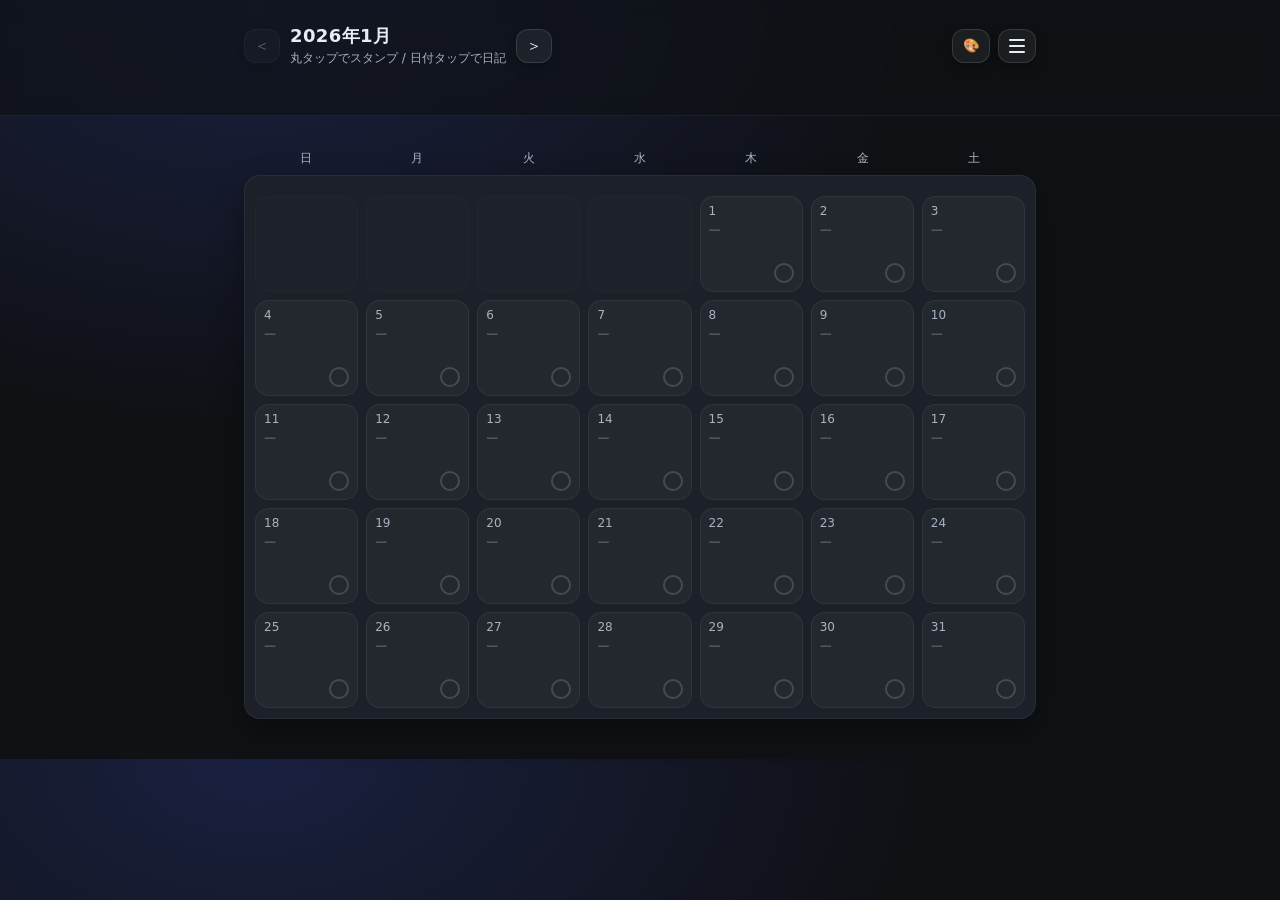
==== commit eaf1083a: "デザインブラッシュアップ" ====
--- a/index.html
+++ b/index.html
@@ -230,7 +230,6 @@
   </div>
   <div class="themeGrid" id="themeGrid"></div>
   <div class="themeFooter">
-    <button class="ghostBtn" id="cancelTheme" type="button">キャンセル</button>
     <button class="btn" id="applyThemeBtn" type="button">適用</button>
   </div>
 </div>
--- a/css/style.css
+++ b/css/style.css
@@ -3,11 +3,43 @@
     :root{
       --bg:#0f1115;
       --panel:#171a21;
-      --text:#e8ecf3;
+      --text:#e8ecf3;          /* legacy */
       --muted:#a9b2c3;
-      --card: rgba(255,255,255,.04);
+      --text-strong:#e8ecf3;
+      --text-normal:#d8dde6;
+      --text-muted:#a9b2c3;
+      --text-mini:#8f9ab1;
+
+      --card:#1c2028;
       --card2: rgba(255,255,255,.03);
-      --shadow: 0 12px 30px rgba(0,0,0,.35);
+      --card-border: rgba(255,255,255,.06);
+      --card-shadow: 0 12px 30px rgba(0,0,0,.35);
+
+      --input-bg: rgba(0,0,0,.18);
+      --input-border: rgba(255,255,255,.10);
+      --input-shadow: 0 4px 10px rgba(0,0,0,.25);
+      --box-bg: rgba(0,0,0,.18);
+      --box-border: rgba(255,255,255,.10);
+      --box-shadow: var(--shd-sm);
+
+      --btn-bg: rgba(255,255,255,.06);
+      --btn-fg: #e8ecf3;
+      --btn-border: rgba(255,255,255,.12);
+      --btn-shadow: 0 4px 10px rgba(0,0,0,.25);
+      --btn-danger-bg: rgba(255,120,120,.12);
+      --btn-danger-border: rgba(255,140,140,.25);
+      --btn-danger-fg: #ffc8c8;
+      --btn-danger-shadow: 0 4px 10px rgba(0,0,0,.25);
+
+      --pill-bg: rgba(255,255,255,.06);
+      --pill-border: rgba(255,255,255,.12);
+      --pill-fg: rgba(232,236,243,.85);
+
+      --shd-sm: 0 4px 10px rgba(0,0,0,.25);
+      --shd-md: 0 12px 30px rgba(0,0,0,.35);
+      --shd-lg: 0 18px 44px rgba(0,0,0,.5);
+
+      --shadow: var(--shd-md);
       --ring: rgba(255,255,255,.16);
 
       --pink:#ff6fae;
@@ -16,18 +48,100 @@
       --green:#6ee38b;
       --blue:#62c7ff;
     }
+    :root[data-ui-theme="ui_dark_default"]{
+      --bg:#0f1115;
+      --panel:#171a21;
+      --text:#e8ecf3;
+      --muted:#a9b2c3;
+      --text-strong:#e8ecf3;
+      --text-normal:#d8dde6;
+      --text-muted:#a9b2c3;
+      --text-mini:#8f9ab1;
+      --card:#1c2028;
+      --card2: rgba(255,255,255,.03);
+      --card-border: rgba(255,255,255,.06);
+      --card-shadow: 0 12px 30px rgba(0,0,0,.35);
+      --input-bg: rgba(0,0,0,.18);
+      --input-border: rgba(255,255,255,.10);
+      --input-shadow: 0 4px 10px rgba(0,0,0,.25);
+      --box-bg: rgba(0,0,0,.18);
+      --box-border: rgba(255,255,255,.10);
+      --box-shadow: var(--shd-sm);
+      --btn-bg: rgba(255,255,255,.06);
+      --btn-fg: #e8ecf3;
+      --btn-border: rgba(255,255,255,.12);
+      --btn-shadow: 0 4px 10px rgba(0,0,0,.25);
+      --btn-danger-bg: rgba(255,120,120,.12);
+      --btn-danger-border: rgba(255,140,140,.25);
+      --btn-danger-fg: #ffc8c8;
+      --btn-danger-shadow: 0 4px 10px rgba(0,0,0,.25);
+      --pill-bg: rgba(255,255,255,.06);
+      --pill-border: rgba(255,255,255,.12);
+      --pill-fg: rgba(232,236,243,.85);
+      --shd-sm: 0 4px 10px rgba(0,0,0,.25);
+      --shd-md: 0 12px 30px rgba(0,0,0,.35);
+      --shd-lg: 0 18px 44px rgba(0,0,0,.5);
+      --shadow: var(--shd-md);
+      --ring: rgba(255,255,255,.16);
+      --pink:#ff6fae;
+      --orange:#ff9a4a;
+      --yellow:#ffd55a;
+      --green:#6ee38b;
+      --blue:#62c7ff;
+    }
+    :root[data-ui-theme="ui_light_default"]{
+      --bg:#f5f6fb;
+      --panel:#ffffff;
+      --text:#1d2433;
+      --muted:#63708a;
+      --text-strong:#1d2433;
+      --text-normal:#2d3342;
+      --text-muted:#63708a;
+      --text-mini:#7a869c;
+      --card:#ffffff;
+      --card2:rgba(0,0,0,.02);
+      --card-border: rgba(0,0,0,.08);
+      --card-shadow: 0 8px 20px rgba(0,0,0,.08);
+      --input-bg: #ffffff;
+      --input-border: rgba(0,0,0,.08);
+      --input-shadow: 0 4px 10px rgba(0,0,0,.08);
+      --box-bg: #ffffff;
+      --box-border: rgba(0,0,0,.08);
+      --box-shadow: var(--shd-sm);
+      --btn-bg: #f3f7fb;
+      --btn-fg: #3a4558;
+      --btn-border: rgba(0,0,0,.08);
+      --btn-shadow: 0 4px 10px rgba(0,0,0,.08);
+      --btn-danger-bg: #ffe8e8;
+      --btn-danger-border: rgba(220,70,70,.25);
+      --btn-danger-fg: #b03030;
+      --btn-danger-shadow: 0 4px 10px rgba(0,0,0,.12);
+      --pill-bg: rgba(58,69,88,.06);
+      --pill-border: rgba(58,69,88,.15);
+      --pill-fg: rgba(58,69,88,.85);
+      --shd-sm: 0 4px 10px rgba(0,0,0,.08);
+      --shd-md: 0 8px 20px rgba(0,0,0,.08);
+      --shd-lg: 0 12px 26px rgba(0,0,0,.14);
+      --shadow: var(--shd-md);
+      --ring: rgba(0,0,0,.08);
+      --pink:#e0569c;
+      --orange:#ff8a3c;
+      --yellow:#e9ba3c;
+      --green:#46b86f;
+      --blue:#4a9ded;
+    }
 
     *{ box-sizing:border-box; }
     body{
       margin:0;
       font-family: system-ui, -apple-system, "Hiragino Sans", "Noto Sans JP", sans-serif;
       background: radial-gradient(1100px 700px at 20% 0%, #1a2040 0%, var(--bg) 60%);
-      color: var(--text);
+      color: var(--text-strong);
       -webkit-tap-highlight-color: transparent;
     }
     :root[data-ui-theme="ui_light_default"] body{
       background: var(--bg);
-      color: #1d2433;
+      color: var(--text-strong);
     }
 
     header{
@@ -64,15 +178,16 @@
       width: 36px;
       height: 34px;
       border-radius: 12px;
-      border: 1px solid rgba(255,255,255,.12);
-      background: rgba(255,255,255,.06);
-      color: var(--text);
+      border: 1px solid var(--btn-border);
+      background: var(--btn-bg);
+      color: var(--btn-fg);
       cursor:pointer;
       display:flex;
       align-items:center;
       justify-content:center;
       font-size: 16px;
       line-height: 1;
+      box-shadow: var(--btn-shadow);
     }
     .navBtn:active{ transform: translateY(1px); }
     .navBtn[disabled]{ opacity: .35; cursor: default; transform:none; }
@@ -103,19 +218,21 @@
       width: 38px;
       height: 34px;
       border-radius: 12px;
-      border: 1px solid rgba(255,255,255,.12);
-      background: rgba(255,255,255,.06);
+      border: 1px solid var(--btn-border);
+      background: var(--btn-bg);
       display:flex;
       flex-direction:column;
       align-items:center;
       justify-content:center;
       gap: 4px;
       cursor:pointer;
+      box-shadow: var(--btn-shadow);
+      color: var(--btn-fg);
     }
     .hamburger span{
       width: 16px;
       height: 2px;
-      background: rgba(255,255,255,.75);
+      background: currentColor;
       border-radius: 2px;
     }
     .hamburger:active{ transform: translateY(1px); }
@@ -134,11 +251,11 @@
 
     .grid{
       background: var(--card);
-      border: 1px solid rgba(255,255,255,.06);
+      border: 1px solid var(--card-border);
       border-radius: 16px;
       padding: 10px;
       margin-top: 8px;
-      box-shadow: var(--shadow);
+      box-shadow: var(--card-shadow);
     }
 
     .days{
@@ -213,7 +330,7 @@
       transition: transform .08s ease;
     }
     .dot:active{ transform: scale(.95); }
-    .dot.filled{ border-color: rgba(255,255,255,.18); box-shadow: 0 8px 18px rgba(0,0,0,.25); }
+    .dot.filled{ border-color: rgba(255,255,255,.18); box-shadow: 0 4px 10px rgba(0,0,0,.28); }
     .dot.pink{ background: var(--pink); }
     .dot.orange{ background: var(--orange); }
     .dot.yellow{ background: var(--yellow); }
@@ -325,33 +442,39 @@
     .themeSub{ font-size: 12px; color: var(--muted); margin-top: 4px; }
     .themeGrid{
       margin-top: 12px;
-      display:grid;
-      grid-template-columns: repeat(auto-fit, minmax(180px, 1fr));
-      gap: 10px;
+      display:flex;
+      flex-direction:column;
+      gap: 12px;
       overflow-y: auto;
       padding: 4px;
       flex: 1 1 auto;
     }
     .themeCard{
       border-radius: 14px;
-      border: 1px solid rgba(255,255,255,.10);
-      background: rgba(0,0,0,.14);
-      padding: 10px;
+      border: 1px solid var(--card-border);
+      background: var(--card);
+      padding: 12px;
       cursor:pointer;
       transition: border-color .12s ease, transform .12s ease;
-    }
-    .themeCard:hover{ border-color: rgba(255,255,255,.22); transform: translateY(-1px); }
+      display:flex;
+      gap: 12px;
+      align-items:center;
+      box-shadow: var(--card-shadow);
+    }
+    .themeCard:hover{ border-color: rgba(98,199,255,.6); transform: translateY(-1px); }
     .themeCard.selected{
       border-color: rgba(98,199,255,.9);
       box-shadow: 0 10px 24px rgba(0,0,0,.35);
     }
     .themeThumb{
-      border-radius: 10px;
-      height: 80px;
+      border-radius: 12px;
+      height: 72px;
+      width: 140px;
       background: linear-gradient(135deg, rgba(255,255,255,.08), rgba(0,0,0,.08));
       position: relative;
       overflow: hidden;
       border: 1px solid rgba(255,255,255,.08);
+      flex: 0 0 auto;
     }
     .themeThumb .bar{
       position:absolute;
@@ -360,19 +483,23 @@
       border-radius: 6px;
       background: rgba(255,255,255,.3);
     }
-    .themeThumb .bar:nth-child(1){ top: 16px; width: 70%; }
-    .themeThumb .bar:nth-child(2){ top: 34px; width: 50%; }
-    .themeThumb .bar:nth-child(3){ top: 52px; width: 80%; }
+    .themeThumb .bar:nth-child(1){ top: 14px; width: 70%; }
+    .themeThumb .bar:nth-child(2){ top: 32px; width: 50%; }
+    .themeThumb .bar:nth-child(3){ top: 50px; width: 80%; }
     .themeName{
-      margin-top: 10px;
       font-size: 14px;
       font-weight: 700;
+      color: var(--text-strong);
     }
     .themeFooter{
       margin-top: 12px;
-      display:flex;
-      justify-content: flex-end;
-      gap: 10px;
+      padding-top: 8px;
+      display:flex;
+      justify-content: center;
+      gap: 10px;
+    }
+    .themeFooter .btn{
+      min-width: 180px;
     }
 
     /* ===== menu ===== */
@@ -426,19 +553,22 @@
 
     /* ===== buttons ===== */
     .btn{
-      border: 1px solid rgba(255,255,255,.12);
-      background: rgba(255,255,255,.06);
-      color: var(--text);
+      border: 1px solid var(--btn-border);
+      background: var(--btn-bg);
+      color: var(--btn-fg);
       border-radius: 12px;
       padding: 10px 12px;
       font-size: 13px;
       cursor:pointer;
       min-width: 90px;
+      box-shadow: var(--btn-shadow);
     }
     .btn:active{ transform: translateY(1px); }
     .btn.danger{
-      border-color: rgba(255,140,140,.25);
-      background: rgba(255,120,120,.12);
+      border-color: var(--btn-danger-border);
+      background: var(--btn-danger-bg);
+      color: var(--btn-danger-fg);
+      box-shadow: var(--btn-danger-shadow);
     }
 
     /* ===== diary + customize wrapper (slide) ===== */
@@ -458,11 +588,12 @@
     .panel{
       width: 50%;
       background: var(--card);
-      border: 1px solid rgba(255,255,255,.06);
+      border: 1px solid var(--card-border);
       border-radius: 16px;
       padding: 12px;
-      box-shadow: var(--shadow);
+      box-shadow: var(--card-shadow);
       display:none;
+      color: var(--text-strong);
     }
     .panel.show{ display:block; }
 
@@ -488,7 +619,7 @@
       transition: transform .08s ease;
     }
     .diaryStamp:active{ transform: scale(.95); }
-    .diaryStamp.filled{ border-color: rgba(255,255,255,.18); box-shadow: 0 8px 18px rgba(0,0,0,.25); }
+    .diaryStamp.filled{ border-color: rgba(255,255,255,.18); box-shadow: 0 4px 10px rgba(0,0,0,.28); }
     .diaryStamp.pink{ background: var(--pink); }
     .diaryStamp.orange{ background: var(--orange); }
     .diaryStamp.yellow{ background: var(--yellow); }
@@ -508,13 +639,14 @@
       width: 38px;
       height: 34px;
       border-radius: 12px;
-      border: 1px solid rgba(255,255,255,.12);
-      background: rgba(255,255,255,.06);
-      color: var(--text);
+      border: 1px solid var(--btn-border);
+      background: var(--btn-bg);
+      color: var(--btn-fg);
       cursor:pointer;
       display:flex;
       align-items:center;
       justify-content:center;
+      box-shadow: var(--btn-shadow);
     }
     .iconBtn:active{ transform: translateY(1px); }
     .iconBtn svg{ width: 18px; height: 18px; opacity:.9; }
@@ -524,13 +656,14 @@
       margin: 6px 0 10px;
       padding: 10px;
       border-radius: 14px;
-      border: 1px solid rgba(255,255,255,.10);
-      background: rgba(0,0,0,.18);
+      border: 1px solid var(--box-border);
+      background: var(--box-bg);
+      box-shadow: var(--box-shadow);
     }
     .inlineConfirm.show{ display:block; }
     .inlineConfirmMsg{
       font-size: 13px;
-      color: rgba(232,236,243,.95);
+      color: var(--text-normal);
       margin-bottom: 10px;
       line-height: 1.5;
     }
@@ -558,26 +691,20 @@
       margin-bottom: 8px;
     }
     .sectionTitle{ font-size: 12px; color: var(--muted); display:flex; align-items:center; gap:8px; }
-    .chip{
-      font-size: 11px;
-      color: rgba(232,236,243,.9);
-      border: 1px solid rgba(255,255,255,.12);
-      background: rgba(255,255,255,.06);
-      padding: 4px 8px;
-      border-radius: 999px;
-    }
+    .chip{ display:none; }
 
     input.goal{
       width: 100%;
       padding: 12px 12px;
       border-radius: 12px;
-      border: 1px solid rgba(255,255,255,.10);
-      background: rgba(0,0,0,.18);
-      color: var(--text);
+      border: 1px solid var(--input-border);
+      background: var(--input-bg);
+      color: var(--text-strong);
       outline: none;
       font-size: 16px;
-    }
-    input.goal:focus{ border-color: rgba(255,255,255,.22); }
+      box-shadow: var(--input-shadow);
+    }
+    input.goal:focus{ border-color: rgba(74,157,237,.65); }
 
     .todoList{ display:flex; flex-direction:column; gap: 8px; }
     .todoRow{
@@ -631,13 +758,14 @@
       flex: 1 1 auto;
       padding: 10px 10px;
       border-radius: 12px;
-      border: 1px solid rgba(255,255,255,.10);
-      background: rgba(0,0,0,.18);
-      color: var(--text);
+      border: 1px solid var(--input-border);
+      background: var(--input-bg);
+      color: var(--text-strong);
       outline: none;
       font-size: 14px;
-    }
-    .todoRow input.todoText:focus{ border-color: rgba(255,255,255,.22); }
+      box-shadow: var(--input-shadow);
+    }
+    .todoRow input.todoText:focus{ border-color: rgba(74,157,237,.65); }
 
     .todoDel{
       position:absolute;
@@ -660,15 +788,16 @@
       min-height: 140px;
       padding: 12px 12px;
       border-radius: 12px;
-      border: 1px solid rgba(255,255,255,.10);
-      background: rgba(0,0,0,.18);
-      color: var(--text);
+      border: 1px solid var(--input-border);
+      background: var(--input-bg);
+      color: var(--text-strong);
       outline: none;
       resize: vertical;
       line-height: 1.5;
       font-size: 14px;
-    }
-    textarea.memo:focus{ border-color: rgba(255,255,255,.22); }
+      box-shadow: var(--input-shadow);
+    }
+    textarea.memo:focus{ border-color: rgba(74,157,237,.65); }
 
     .hint{ color: var(--muted); font-size: 12px; margin-top: 10px; line-height: 1.6; }
 
@@ -700,7 +829,7 @@
       border-radius: 999px;
       border: 2px solid rgba(255,255,255,.22);
       cursor:pointer;
-      box-shadow: 0 12px 24px rgba(0,0,0,.35);
+      box-shadow: 0 4px 10px rgba(0,0,0,.28);
       transition: transform .08s ease, opacity .14s ease;
       background: transparent;
     }
@@ -717,11 +846,12 @@
     .list{
       margin-top: 12px;
       background: var(--card);
-      border: 1px solid rgba(255,255,255,.06);
+      border: 1px solid var(--card-border);
       border-radius: 16px;
       padding: 12px;
-      box-shadow: var(--shadow);
+      box-shadow: var(--card-shadow);
       display:none;
+      color: var(--text-strong);
     }
     .list.show{ display:block; }
 
@@ -819,11 +949,12 @@
     .data{
       margin-top: 12px;
       background: var(--card);
-      border: 1px solid rgba(255,255,255,.06);
+      border: 1px solid var(--card-border);
       border-radius: 16px;
       padding: 12px;
-      box-shadow: var(--shadow);
+      box-shadow: var(--card-shadow);
       display:none;
+      color: var(--text-strong);
     }
     .data.show{ display:block; }
 
@@ -863,14 +994,15 @@
     }
 
     .toggleBtn{
-      border: 1px solid rgba(255,255,255,.12);
-      background: rgba(255,255,255,.06);
-      color: var(--text);
+      border: 1px solid var(--btn-border);
+      background: var(--btn-bg);
+      color: var(--btn-fg);
       border-radius: 12px;
       padding: 9px 10px;
       font-size: 13px;
       cursor:pointer;
       white-space: nowrap;
+      box-shadow: var(--btn-shadow);
     }
     .toggleBtn:active{ transform: translateY(1px); }
 
@@ -879,8 +1011,9 @@
       margin-top: 8px;
       padding: 10px;
       border-radius: 14px;
-      border: 1px solid rgba(255,255,255,.08);
-      background: rgba(0,0,0,.14);
+      border: 1px solid var(--box-border);
+      background: var(--box-bg);
+      box-shadow: var(--box-shadow);
     }
     .monthBreakdown.show{ display:block; }
 
@@ -891,7 +1024,7 @@
       padding: 6px 0;
       border-top: 1px solid rgba(255,255,255,.06);
       font-size: 13px;
-      color: rgba(232,236,243,.92);
+      color: var(--text-normal);
     }
     .monthLine:first-child{ border-top:none; padding-top:0; }
     .monthLine span:last-child{ color: var(--muted); }
@@ -1016,14 +1149,15 @@
       width: 34px;
       height: 30px;
       border-radius: 12px;
-      border: 1px solid rgba(255,255,255,.12);
-      background: rgba(255,255,255,.06);
-      color: var(--text);
+      border: 1px solid var(--btn-border);
+      background: var(--btn-bg);
+      color: var(--btn-fg);
       cursor:pointer;
       display:flex;
       align-items:center;
       justify-content:center;
       font-size: 13px;
+      box-shadow: var(--btn-shadow);
     }
     .tinyBtn[disabled]{ opacity: .35; cursor: default; }
     .tinyBtn:active{ transform: translateY(1px); }
@@ -1070,14 +1204,15 @@
       align-items:center;
     }
     .ghostBtn{
-      border: 1px solid rgba(255,255,255,.12);
-      background: rgba(255,255,255,.02);
-      color: var(--text);
+      border: 1px solid var(--btn-border);
+      background: var(--btn-bg);
+      color: var(--btn-fg);
       border-radius: 12px;
       padding: 10px 12px;
       font-size: 13px;
       cursor:pointer;
       min-width: 120px;
+      box-shadow: var(--btn-shadow);
     }
     .ghostBtn:active{ transform: translateY(1px); }
 
@@ -1170,6 +1305,12 @@
       color: #3a4558;
       box-shadow: 0 4px 10px rgba(0,0,0,.08);
     }
+    :root[data-ui-theme="ui_light_default"] .btn.danger{
+      border-color: var(--btn-danger-border);
+      background: var(--btn-danger-bg);
+      color: var(--btn-danger-fg);
+      box-shadow: var(--btn-danger-shadow);
+    }
     :root[data-ui-theme="ui_light_default"] .hamburger span{
       background: rgba(58,69,88,.85);
     }
@@ -1240,6 +1381,12 @@
     :root[data-ui-theme="ui_light_default"] .switch input[type="checkbox"]{
       box-shadow: 0 2px 6px rgba(0,0,0,.08);
     }
+    :root[data-ui-theme="ui_light_default"] .lockTag,
+    :root[data-ui-theme="ui_light_default"] .chip{
+      color: rgba(58,69,88,.85);
+      border: 1px solid rgba(58,69,88,.15);
+      background: rgba(58,69,88,.06);
+    }
     :root[data-ui-theme="ui_light_default"] .themePanel{
       color: #1d2433;
     }
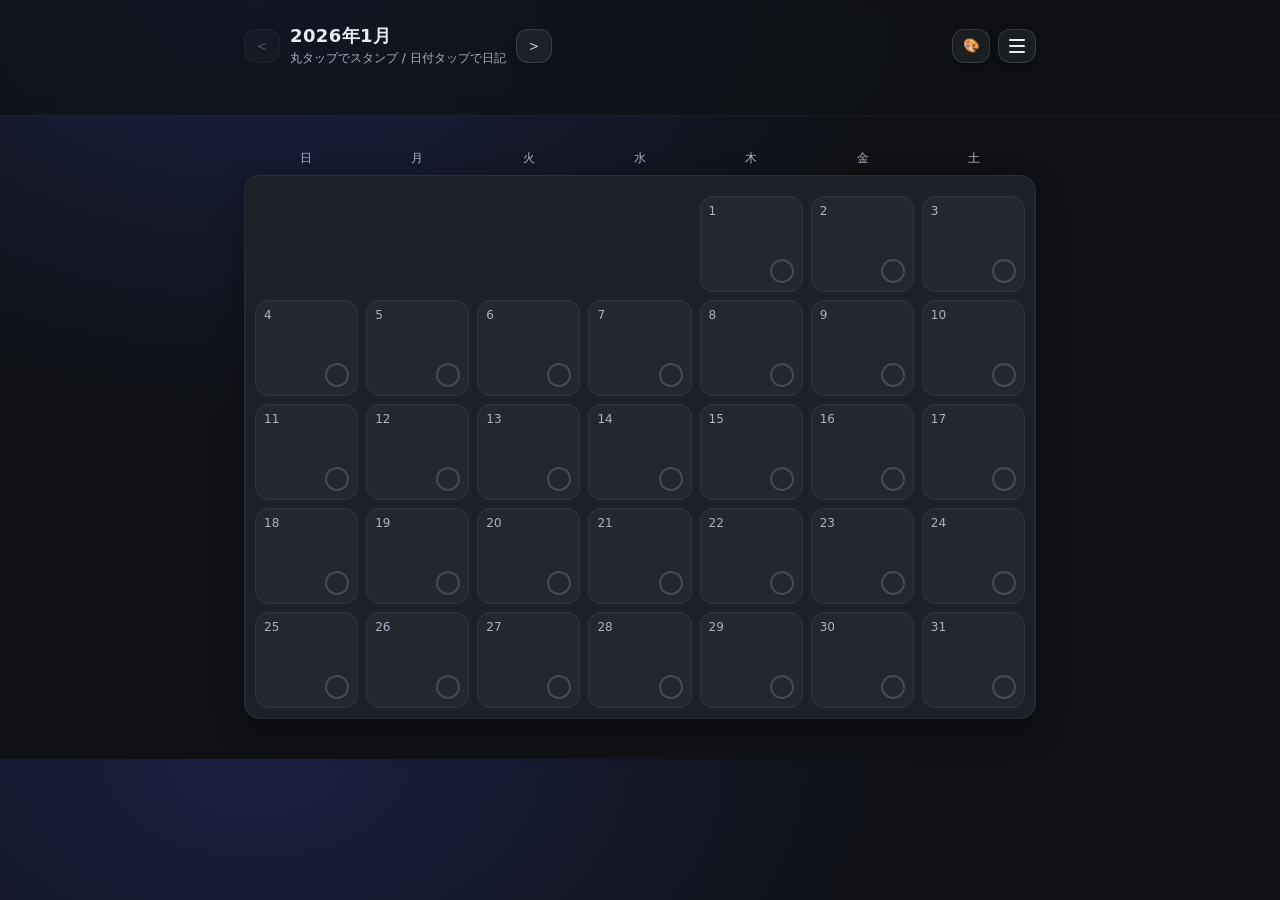
==== commit 942e91f0: "販売UI・スタンプを各１種追加、ストアページ追加(まだ動かない）" ====
--- a/index.html
+++ b/index.html
@@ -189,17 +189,27 @@
       ※全データリセットは、2026年の全月データが削除される。
     </div>
   </section>
+
+  <!-- ストア -->
+  <section class="store" id="store">
+    <div class="storeHead">
+      <div class="storeTitle">テーマストア</div>
+      <div class="storeSub">UIテーマ・スタンプテーマの購入</div>
+    </div>
+    <div class="storeStatus" id="storeStatus">読み込み中...</div>
+    <div class="themeGrid storeGrid" id="storeGrid"></div>
+  </section>
 </main>
 
 <!-- 色選択ポップアップ（5色） -->
 <div class="picker" id="picker" role="dialog" aria-label="スタンプを選ぶ">
   <div class="pickerTitle"><span class="miniDot"></span> 今日の気分は？</div>
   <div class="pickerRow">
-    <button class="pick pink" data-stamp="dot_pink" type="button" aria-label="Color Dot Pink"></button>
-    <button class="pick orange" data-stamp="dot_orange" type="button" aria-label="Color Dot Orange"></button>
-    <button class="pick yellow" data-stamp="dot_yellow" type="button" aria-label="Color Dot Yellow"></button>
-    <button class="pick green" data-stamp="dot_green" type="button" aria-label="Color Dot Green"></button>
-    <button class="pick blue" data-stamp="dot_blue" type="button" aria-label="Color Dot Light Blue"></button>
+    <button class="pick pink" data-stamp="mood_1" type="button" aria-label="Mood 1"></button>
+    <button class="pick orange" data-stamp="mood_2" type="button" aria-label="Mood 2"></button>
+    <button class="pick yellow" data-stamp="mood_3" type="button" aria-label="Mood 3"></button>
+    <button class="pick green" data-stamp="mood_4" type="button" aria-label="Mood 4"></button>
+    <button class="pick blue" data-stamp="mood_5" type="button" aria-label="Mood 5"></button>
   </div>
 </div>
 <div class="caret" id="caret"></div>
@@ -215,6 +225,9 @@
   </button>
   <button class="menuItem" id="menuData" type="button">
     <span>データ管理</span><span class="badge">書き出し/読込</span>
+  </button>
+  <button class="menuItem" id="menuStore" type="button">
+    <span>ストア</span><span class="badge">テーマ販売</span>
   </button>
 </div>
 
--- a/css/style.css
+++ b/css/style.css
@@ -2,116 +2,163 @@
 
     :root{
       --bg:#0f1115;
-      --panel:#171a21;
-      --text:#e8ecf3;          /* legacy */
-      --muted:#a9b2c3;
+      --surface-1:#171a21;
+      --surface-2:#1c2028;
+      --surface-3:rgba(255,255,255,.03);
+      --border-subtle:rgba(255,255,255,.06);
+      --border-strong:rgba(255,255,255,.12);
+
       --text-strong:#e8ecf3;
       --text-normal:#d8dde6;
       --text-muted:#a9b2c3;
       --text-mini:#8f9ab1;
-
-      --card:#1c2028;
-      --card2: rgba(255,255,255,.03);
-      --card-border: rgba(255,255,255,.06);
-      --card-shadow: 0 12px 30px rgba(0,0,0,.35);
+      --text: var(--text-strong);  /* legacy */
+      --muted: var(--text-muted);  /* legacy */
+
+      --shadow-sm: 0 4px 10px rgba(0,0,0,.25);
+      --shadow-md: 0 12px 30px rgba(0,0,0,.35);
+      --shadow-lg: 0 18px 44px rgba(0,0,0,.5);
+      --shadow-card: var(--shadow-md);
+      --shadow-popover: var(--shadow-lg);
 
       --input-bg: rgba(0,0,0,.18);
       --input-border: rgba(255,255,255,.10);
-      --input-shadow: 0 4px 10px rgba(0,0,0,.25);
+      --input-shadow: var(--shadow-sm);
       --box-bg: rgba(0,0,0,.18);
       --box-border: rgba(255,255,255,.10);
-      --box-shadow: var(--shd-sm);
+      --box-shadow: var(--shadow-sm);
 
       --btn-bg: rgba(255,255,255,.06);
       --btn-fg: #e8ecf3;
       --btn-border: rgba(255,255,255,.12);
-      --btn-shadow: 0 4px 10px rgba(0,0,0,.25);
+      --btn-shadow: var(--shadow-sm);
       --btn-danger-bg: rgba(255,120,120,.12);
       --btn-danger-border: rgba(255,140,140,.25);
       --btn-danger-fg: #ffc8c8;
-      --btn-danger-shadow: 0 4px 10px rgba(0,0,0,.25);
+      --btn-danger-shadow: var(--shadow-sm);
 
       --pill-bg: rgba(255,255,255,.06);
       --pill-border: rgba(255,255,255,.12);
       --pill-fg: rgba(232,236,243,.85);
 
-      --shd-sm: 0 4px 10px rgba(0,0,0,.25);
-      --shd-md: 0 12px 30px rgba(0,0,0,.35);
-      --shd-lg: 0 18px 44px rgba(0,0,0,.5);
-
-      --shadow: var(--shd-md);
+      --accent:#62c7ff;
+      --accent-2:#ff6fae;
+      --success:#6ee38b;
+      --warning:#ffd55a;
+      --danger:#ff6b6b;
+      --info:#4a9ded;
+      --link:#4a9ded;
+
       --ring: rgba(255,255,255,.16);
 
+      /* palette (残す) */
       --pink:#ff6fae;
       --orange:#ff9a4a;
       --yellow:#ffd55a;
       --green:#6ee38b;
       --blue:#62c7ff;
+
+      /* legacy mappings */
+      --panel: var(--surface-1);
+      --card: var(--surface-2);
+      --card2: var(--surface-3);
+      --card-border: var(--border-subtle);
+      --card-shadow: var(--shadow-card);
     }
     :root[data-ui-theme="ui_dark_default"]{
       --bg:#0f1115;
-      --panel:#171a21;
-      --text:#e8ecf3;
-      --muted:#a9b2c3;
+      --surface-1:#171a21;
+      --surface-2:#1c2028;
+      --surface-3:rgba(255,255,255,.03);
+      --border-subtle:rgba(255,255,255,.06);
+      --border-strong:rgba(255,255,255,.12);
+
       --text-strong:#e8ecf3;
       --text-normal:#d8dde6;
       --text-muted:#a9b2c3;
       --text-mini:#8f9ab1;
-      --card:#1c2028;
-      --card2: rgba(255,255,255,.03);
-      --card-border: rgba(255,255,255,.06);
-      --card-shadow: 0 12px 30px rgba(0,0,0,.35);
+      --text: var(--text-strong);
+      --muted: var(--text-muted);
+
+      --shadow-sm: 0 4px 10px rgba(0,0,0,.25);
+      --shadow-md: 0 12px 30px rgba(0,0,0,.35);
+      --shadow-lg: 0 18px 44px rgba(0,0,0,.5);
+      --shadow-card: var(--shadow-md);
+      --shadow-popover: var(--shadow-lg);
+
       --input-bg: rgba(0,0,0,.18);
       --input-border: rgba(255,255,255,.10);
-      --input-shadow: 0 4px 10px rgba(0,0,0,.25);
+      --input-shadow: var(--shadow-sm);
       --box-bg: rgba(0,0,0,.18);
       --box-border: rgba(255,255,255,.10);
-      --box-shadow: var(--shd-sm);
+      --box-shadow: var(--shadow-sm);
+
       --btn-bg: rgba(255,255,255,.06);
       --btn-fg: #e8ecf3;
       --btn-border: rgba(255,255,255,.12);
-      --btn-shadow: 0 4px 10px rgba(0,0,0,.25);
+      --btn-shadow: var(--shadow-sm);
       --btn-danger-bg: rgba(255,120,120,.12);
       --btn-danger-border: rgba(255,140,140,.25);
       --btn-danger-fg: #ffc8c8;
-      --btn-danger-shadow: 0 4px 10px rgba(0,0,0,.25);
+      --btn-danger-shadow: var(--shadow-sm);
+
       --pill-bg: rgba(255,255,255,.06);
       --pill-border: rgba(255,255,255,.12);
       --pill-fg: rgba(232,236,243,.85);
-      --shd-sm: 0 4px 10px rgba(0,0,0,.25);
-      --shd-md: 0 12px 30px rgba(0,0,0,.35);
-      --shd-lg: 0 18px 44px rgba(0,0,0,.5);
-      --shadow: var(--shd-md);
+
+      --accent:#62c7ff;
+      --accent-2:#ff6fae;
+      --success:#6ee38b;
+      --warning:#ffd55a;
+      --danger:#ff6b6b;
+      --info:#4a9ded;
+      --link:#4a9ded;
+
       --ring: rgba(255,255,255,.16);
+
       --pink:#ff6fae;
       --orange:#ff9a4a;
       --yellow:#ffd55a;
       --green:#6ee38b;
       --blue:#62c7ff;
+
+      --panel: var(--surface-1);
+      --card: var(--surface-2);
+      --card2: var(--surface-3);
+      --card-border: var(--border-subtle);
+      --card-shadow: var(--shadow-card);
     }
     :root[data-ui-theme="ui_light_default"]{
       --bg:#f5f6fb;
-      --panel:#ffffff;
-      --text:#1d2433;
-      --muted:#63708a;
+      --surface-1:#ffffff;
+      --surface-2:#ffffff;
+      --surface-3:rgba(0,0,0,.02);
+      --border-subtle: rgba(0,0,0,.08);
+      --border-strong: rgba(0,0,0,.15);
+
       --text-strong:#1d2433;
       --text-normal:#2d3342;
       --text-muted:#63708a;
       --text-mini:#7a869c;
-      --card:#ffffff;
-      --card2:rgba(0,0,0,.02);
-      --card-border: rgba(0,0,0,.08);
-      --card-shadow: 0 8px 20px rgba(0,0,0,.08);
+      --text: var(--text-strong);
+      --muted: var(--text-muted);
+
+      --shadow-sm: 0 4px 10px rgba(0,0,0,.08);
+      --shadow-md: 0 8px 20px rgba(0,0,0,.08);
+      --shadow-lg: 0 12px 26px rgba(0,0,0,.14);
+      --shadow-card: var(--shadow-md);
+      --shadow-popover: var(--shadow-lg);
+
       --input-bg: #ffffff;
       --input-border: rgba(0,0,0,.08);
-      --input-shadow: 0 4px 10px rgba(0,0,0,.08);
+      --input-shadow: var(--shadow-sm);
       --box-bg: #ffffff;
       --box-border: rgba(0,0,0,.08);
-      --box-shadow: var(--shd-sm);
+      --box-shadow: var(--shadow-sm);
       --btn-bg: #f3f7fb;
       --btn-fg: #3a4558;
       --btn-border: rgba(0,0,0,.08);
-      --btn-shadow: 0 4px 10px rgba(0,0,0,.08);
+      --btn-shadow: var(--shadow-sm);
       --btn-danger-bg: #ffe8e8;
       --btn-danger-border: rgba(220,70,70,.25);
       --btn-danger-fg: #b03030;
@@ -119,16 +166,27 @@
       --pill-bg: rgba(58,69,88,.06);
       --pill-border: rgba(58,69,88,.15);
       --pill-fg: rgba(58,69,88,.85);
-      --shd-sm: 0 4px 10px rgba(0,0,0,.08);
-      --shd-md: 0 8px 20px rgba(0,0,0,.08);
-      --shd-lg: 0 12px 26px rgba(0,0,0,.14);
-      --shadow: var(--shd-md);
+
+      --accent:#4a9ded;
+      --accent-2:#e0569c;
+      --success:#46b86f;
+      --warning:#e9ba3c;
+      --danger:#e06b6b;
+      --info:#4a9ded;
+      --link:#4a9ded;
+
       --ring: rgba(0,0,0,.08);
       --pink:#e0569c;
       --orange:#ff8a3c;
       --yellow:#e9ba3c;
       --green:#46b86f;
       --blue:#4a9ded;
+
+      --panel: var(--surface-1);
+      --card: var(--surface-2);
+      --card2: var(--surface-3);
+      --card-border: var(--border-subtle);
+      --card-shadow: var(--shadow-card);
     }
 
     *{ box-sizing:border-box; }
@@ -321,8 +379,8 @@
       position:absolute;
       right: 8px;
       bottom: 8px;
-      width: 20px;
-      height: 20px;
+      width: var(--stamp-m);
+      height: var(--stamp-m);
       border-radius: 999px;
       border: 2px solid var(--ring);
       background: transparent;
@@ -376,8 +434,8 @@
     }
 
     .pick{
-      width: 22px;
-      height: 22px;
+      width: var(--stamp-m);
+      height: var(--stamp-m);
       border-radius: 999px;
       border: 2px solid rgba(255,255,255,.22);
       box-shadow: 0 10px 22px rgba(0,0,0,.35);
@@ -390,6 +448,18 @@
     .pick.yellow{ background: var(--yellow); }
     .pick.green{ background: var(--green); }
     .pick.blue{ background: var(--blue); }
+    .shape-circle{ border-radius: 999px !important; clip-path: none; }
+    .shape-rounded{ border-radius: 10px !important; clip-path: none; }
+    .shape-diamond{ border-radius: 0 !important; clip-path: polygon(50% 0,100% 50%,50% 100%,0 50%); }
+    .stampImg{
+      width: 100%;
+      height: 100%;
+      object-fit: contain;
+      display:block;
+      border-radius: inherit;
+      pointer-events: none;
+      filter: drop-shadow(0 2px 4px rgba(0,0,0,.16));
+    }
 
     .caret{
       position: fixed;
@@ -420,7 +490,8 @@
       position: fixed;
       inset: 0;
       margin: auto;
-      max-width: 820px;
+      width: min(70vw, 640px);
+      max-width: 640px;
       max-height: 90vh;
       background: rgba(23,26,33,.95);
       border: 1px solid rgba(255,255,255,.12);
@@ -449,47 +520,250 @@
       padding: 4px;
       flex: 1 1 auto;
     }
+    .themeSectionTitle{
+      font-size: 12px;
+      color: var(--text-muted);
+      margin: 8px 0 4px;
+      letter-spacing: .02em;
+    }
     .themeCard{
       border-radius: 14px;
-      border: 1px solid var(--card-border);
-      background: var(--card);
+      border: 1px solid var(--card-border, rgba(255,255,255,.12));
+      background: var(--card, rgba(255,255,255,.06));
       padding: 12px;
       cursor:pointer;
       transition: border-color .12s ease, transform .12s ease;
       display:flex;
-      gap: 12px;
-      align-items:center;
-      box-shadow: var(--card-shadow);
-    }
-    .themeCard:hover{ border-color: rgba(98,199,255,.6); transform: translateY(-1px); }
+      flex-direction:column;
+      gap: 10px;
+      box-shadow: var(--card-shadow, 0 12px 30px rgba(0,0,0,.35));
+      color: var(--text-normal, #d8dde6);
+    }
+    .themeCard:hover{ border-color: var(--accent, rgba(98,199,255,.6)); transform: translateY(-1px); }
     .themeCard.selected{
-      border-color: rgba(98,199,255,.9);
+      border-color: var(--accent, rgba(98,199,255,.9));
       box-shadow: 0 10px 24px rgba(0,0,0,.35);
     }
     .themeThumb{
       border-radius: 12px;
-      height: 72px;
-      width: 140px;
-      background: linear-gradient(135deg, rgba(255,255,255,.08), rgba(0,0,0,.08));
+      height: 220px;
+      width: 100%;
+      background: var(--panel, var(--card));
       position: relative;
       overflow: hidden;
-      border: 1px solid rgba(255,255,255,.08);
+      border: 1px solid var(--card-border, rgba(255,255,255,.08));
       flex: 0 0 auto;
-    }
-    .themeThumb .bar{
-      position:absolute;
-      left: 12px; right: 12px;
-      height: 10px;
+      padding: 10px;
+      box-sizing: border-box;
+      display:flex;
+      flex-direction:column;
+      gap: 8px;
+    }
+    .themeThumb .thumbHeader{
+      height: 22px;
+      border-radius: 10px;
+      background: var(--surface-2, rgba(255,255,255,.08));
+      display:flex;
+      align-items:center;
+      justify-content:flex-start;
+      padding: 0 8px;
+      font-size: 11px;
+      color: var(--text-strong, #e8ecf3);
+      gap: 6px;
+    }
+    .thumbHeaderBtn{
+      width: 18px;
+      height: 18px;
       border-radius: 6px;
-      background: rgba(255,255,255,.3);
-    }
-    .themeThumb .bar:nth-child(1){ top: 14px; width: 70%; }
-    .themeThumb .bar:nth-child(2){ top: 32px; width: 50%; }
-    .themeThumb .bar:nth-child(3){ top: 50px; width: 80%; }
+      border: 1px solid var(--card-border, rgba(255,255,255,.12));
+      background: var(--btn-bg, rgba(255,255,255,.06));
+      color: var(--text-strong, #e8ecf3);
+      display:flex;
+      align-items:center;
+      justify-content:center;
+      font-size: 12px;
+      box-shadow: var(--btn-shadow, 0 3px 8px rgba(0,0,0,.18));
+      flex: 0 0 auto;
+    }
+    .thumbHeaderTitle{
+      flex: 0 0 auto;
+      min-width: 82px;
+      text-align: center;
+      padding: 0 6px;
+    }
+    .themeThumb .thumbBody{
+      display:flex;
+      gap: 10px;
+      align-items:flex-start;
+      flex: 1 1 auto;
+      overflow:hidden;
+    }
+    .thumbCalendar{
+      flex: 0 0 40%;
+      background: var(--surface-1, rgba(0,0,0,.18));
+      border: 1px solid var(--card-border, rgba(255,255,255,.12));
+      border-radius: 12px;
+      padding: 8px;
+      box-shadow: var(--shadow-sm, 0 4px 10px rgba(0,0,0,.25));
+      display:flex;
+      flex-direction:column;
+      gap: 6px;
+    }
+    .thumbCalRow{
+      display:grid;
+      grid-template-columns: repeat(4, 1fr);
+      gap: 4px;
+    }
+    .thumbDay{
+      background: var(--surface-2, rgba(0,0,0,.16));
+      border: 1px solid var(--card-border, rgba(255,255,255,.12));
+      border-radius: 8px;
+      padding: 6px 6px 10px;
+      position: relative;
+      height: 44px;
+      box-shadow: inset 0 0 0 1px rgba(255,255,255,.04);
+    }
+    .thumbDay.selected{
+      border-color: var(--accent, rgba(98,199,255,.75));
+      box-shadow: 0 4px 10px rgba(0,0,0,.15);
+    }
+    .thumbDayDate{
+      font-size: 10px;
+      font-weight: 700;
+      color: var(--text-strong, #e8ecf3);
+      line-height: 1;
+    }
+    .thumbDayStamp{
+      width: 14px;
+      height: 14px;
+      border-radius: 999px;
+      background: var(--pink, var(--accent, rgba(98,199,255,.85)));
+      position: absolute;
+      right: 6px;
+      bottom: 6px;
+      box-shadow: 0 2px 6px rgba(0,0,0,.2);
+      border: 2px solid var(--card-border, rgba(255,255,255,.18));
+    }
+    .thumbContent{
+      flex: 1 1 auto;
+      background: var(--card, rgba(255,255,255,.04));
+      border: 1px solid var(--card-border, rgba(255,255,255,.08));
+      border-radius: 12px;
+      box-shadow: var(--card-shadow, 0 12px 30px rgba(0,0,0,.35));
+      padding: 10px;
+      display:flex;
+      flex-direction:column;
+      gap: 8px;
+    }
+    .thumbDiaryCard{
+      background: var(--surface-2, rgba(255,255,255,.06));
+      border: 1px solid var(--card-border, rgba(255,255,255,.12));
+      border-radius: 10px;
+      box-shadow: inset 0 0 0 1px rgba(255,255,255,.06);
+      padding: 8px;
+      display:flex;
+      flex-direction:column;
+      gap: 6px;
+      flex: 1 1 auto;
+    }
+    .thumbDiaryTop{
+      display:flex;
+      align-items:center;
+      gap: 8px;
+      font-size: 10px;
+      color: var(--text-strong, #e8ecf3);
+      font-weight: 700;
+    }
+    .thumbDiaryStamp{
+      width: 14px;
+      height: 14px;
+      border-radius: 999px;
+      background: var(--pink, var(--accent, rgba(98,199,255,.85)));
+      border: 2px solid var(--card-border, rgba(255,255,255,.18));
+      box-shadow: 0 2px 6px rgba(0,0,0,.18);
+    }
+    .thumbMoodRow{
+      display:flex;
+      gap: 6px;
+    }
+    .thumbMoodDot{
+      width: 12px;
+      height: 12px;
+      border-radius: 999px;
+      background: var(--pink);
+      box-shadow: 0 2px 4px rgba(0,0,0,.12);
+    }
+    .thumbMoodDot.orange{ background: var(--orange); }
+    .thumbMoodDot.yellow{ background: var(--yellow); }
+    .thumbMoodDot.green{ background: var(--green); }
+    .thumbMoodDot.blue{ background: var(--blue); }
+    .thumbField{
+      border-radius: 8px;
+      background: var(--input-bg, rgba(0,0,0,.12));
+      border: 1px solid var(--input-border, rgba(255,255,255,.12));
+      box-shadow: var(--input-shadow, 0 4px 10px rgba(0,0,0,.12));
+      padding: 6px 8px;
+      font-size: 10px;
+      color: var(--text-normal, #d8dde6);
+    }
+    .thumbTodoList{
+      display:flex;
+      flex-direction:column;
+      gap: 6px;
+    }
+    .thumbTodoRow{
+      display:flex;
+      align-items:center;
+      gap: 6px;
+    }
+    .thumbTodoCheck{
+      width: 14px;
+      height: 14px;
+      border-radius: 4px;
+      border: 1px solid var(--card-border, rgba(255,255,255,.2));
+      background: var(--surface-3, rgba(255,255,255,.04));
+      box-shadow: inset 0 0 0 1px rgba(0,0,0,.08);
+      position: relative;
+      flex: 0 0 auto;
+    }
+    .thumbTodoCheck.checked{
+      background: var(--accent, rgba(98,199,255,.75));
+      border-color: var(--accent, rgba(98,199,255,.75));
+      box-shadow: 0 2px 6px rgba(0,0,0,.18);
+    }
+    .thumbTodoCheck.checked::after{
+      content: "";
+      position: absolute;
+      inset: 3px;
+      border: 2px solid var(--surface-1, #0f1115);
+      border-top: none;
+      border-left: none;
+      transform: rotate(45deg);
+      border-radius: 1px;
+    }
+    .thumbTodo{
+      border-radius: 6px;
+      background: var(--surface-3, rgba(255,255,255,.08));
+      border: 1px solid var(--card-border, rgba(255,255,255,.12));
+      padding: 5px 8px;
+      color: var(--text-muted, rgba(255,255,255,.7));
+      font-size: 10px;
+      flex: 1 1 auto;
+      width: 100%;
+    }
+    .thumbMemo{
+      border-radius: 8px;
+      background: var(--surface-3, rgba(255,255,255,.08));
+      border: 1px solid var(--card-border, rgba(255,255,255,.12));
+      padding: 8px;
+      color: var(--text-muted, rgba(255,255,255,.7));
+      font-size: 10px;
+    }
     .themeName{
       font-size: 14px;
       font-weight: 700;
       color: var(--text-strong);
+      text-align: center;
     }
     .themeFooter{
       margin-top: 12px;
@@ -499,8 +773,61 @@
       gap: 10px;
     }
     .themeFooter .btn{
-      min-width: 180px;
-    }
+      min-width: 220px;
+      padding: 14px 18px;
+      font-size: 14px;
+      background: var(--btn-bg);
+      border-color: var(--btn-border);
+      color: var(--btn-fg);
+    }
+    .themeFooter .btn.themeApplyActive{
+      background: var(--accent) !important;
+      border-color: var(--accent) !important;
+      color: #0f1115 !important;
+      box-shadow: 0 4px 12px rgba(0,0,0,.18);
+    }
+    /* stamp theme cards */
+    .stampCard{
+      border-radius: 12px;
+      border: 1px solid var(--card-border, rgba(255,255,255,.12));
+      background: var(--card, rgba(255,255,255,.06));
+      padding: 10px;
+      display:flex;
+      flex-direction:column;
+      gap: 6px;
+      box-shadow: var(--card-shadow, 0 10px 24px rgba(0,0,0,.25));
+      cursor:pointer;
+      transition: border-color .12s ease, transform .12s ease;
+    }
+    .stampCard:hover{ border-color: var(--accent, rgba(98,199,255,.6)); transform: translateY(-1px); }
+    .stampCard.selected{ border-color: var(--accent, rgba(98,199,255,.9)); box-shadow: 0 8px 20px rgba(0,0,0,.28); }
+    .stampThumb{
+      height: 100px;
+      border-radius: 10px;
+      background: var(--surface-2, rgba(255,255,255,.08));
+      border: 1px solid var(--card-border, rgba(255,255,255,.12));
+      display:flex;
+      align-items:center;
+      justify-content:center;
+      padding: 10px;
+      box-shadow: inset 0 0 0 1px rgba(255,255,255,.06);
+    }
+    .stampDotsRow{
+      display:flex;
+      gap: 12px;
+      justify-content:center;
+    }
+    .stampPreviewDot{
+      width: 26px;
+      height: 26px;
+      border-radius: 999px;
+      border: 2px solid var(--card-border, rgba(255,255,255,.12));
+      box-shadow: var(--shadow-sm, 0 4px 10px rgba(0,0,0,.18));
+      display:flex;
+      align-items:center;
+      justify-content:center;
+    }
+    .stampPreviewDot .stampImg{ filter: drop-shadow(0 2px 6px rgba(0,0,0,.18)); }
 
     /* ===== menu ===== */
     .menuOverlay{
@@ -1231,16 +1558,88 @@
         aspect-ratio: 1 / 1.07;
         padding: 7px;
       }
-      .dot{ width: 18px; height: 18px; right: 7px; bottom: 7px; }
+      .dot{ width: var(--stamp-m); height: var(--stamp-m); right: 7px; bottom: 7px; }
 
       .grid.calendarPanel{ max-height: 72vh; }
-      .moodPick{ width: 32px; height: 32px; }
+      .moodPick{ width: var(--stamp-l); height: var(--stamp-l); }
     }
 
     @media (min-width: 760px){
       .goalPreview{ display:none; }
       .goalPreview.show{ display:-webkit-box; }
       .cell{ height: 96px; }
+    }
+
+    /* ===== stamp sizing (S/M/L) ===== */
+    :root{
+      --stamp-s: 16px;
+      --stamp-m: 24px;
+      --stamp-l: 28px;
+    }
+    .dot,
+    .diaryStamp,
+    .moodPick,
+    .miniStamp,
+    .stampPreviewDot,
+    .thumbMoodDot,
+    .thumbDiaryStamp{
+      display: grid;
+      place-items: center;
+      overflow: hidden;
+      box-sizing: border-box;
+      padding: 0;
+    }
+    .imgStamp{
+      border: none !important;
+      background: transparent !important;
+      box-shadow: none !important;
+      border-radius: 0 !important;
+      overflow: visible !important;
+      padding: 0 !important;
+    }
+    .maskStamp{
+      border: none !important;
+      box-shadow: none !important;
+      border-radius: 0 !important;
+      overflow: visible !important;
+      padding: 0 !important;
+    }
+    .imgStamp .stampImg{
+      filter: drop-shadow(0 3px 8px rgba(0,0,0,.35));
+    }
+    .thumbDayStamp,
+    .thumbDiaryStamp,
+    .miniStamp,
+    .diaryStamp{
+      width: var(--stamp-s);
+      height: var(--stamp-s);
+    }
+    /* M */
+    .pick{
+      width: var(--stamp-s);
+      height: var(--stamp-s);
+    }
+    .dot,
+    .thumbMoodDot{
+      width: var(--stamp-m);
+      height: var(--stamp-m);
+    }
+    .moodPick{
+      width: var(--stamp-l);
+      height: var(--stamp-l);
+    }
+
+    /* ===== store ===== */
+    .store{ display:none; }
+    .store.show{ display:block; }
+    .storeHead{ display:flex; justify-content:space-between; align-items:flex-end; margin: 8px 0 14px; }
+    .storeTitle{ font-size: 20px; font-weight: 700; letter-spacing: .02em; }
+    .storeSub{ font-size: 12px; color: var(--muted); }
+    .storeStatus{ color: var(--muted); font-size: 13px; margin-bottom: 10px; }
+    /* L */
+    .stampPreviewDot{
+      width: var(--stamp-l);
+      height: var(--stamp-l);
     }
   
     /* ===== light theme overrides ===== */
@@ -1330,18 +1729,6 @@
       border-color: rgba(74,157,237,.65);
       box-shadow: 0 6px 12px rgba(0,0,0,.10);
     }
-    :root[data-ui-theme="ui_light_default"] .themeCard{
-      background: rgba(0,0,0,.03);
-      border: 1px solid rgba(0,0,0,.08);
-    }
-    :root[data-ui-theme="ui_light_default"] .themeCard.selected{
-      border-color: rgba(74,157,237,.85);
-      box-shadow: 0 10px 24px rgba(0,0,0,.12);
-    }
-    :root[data-ui-theme="ui_light_default"] .themeThumb{
-      background: linear-gradient(135deg, rgba(0,0,0,.04), rgba(255,255,255,.08));
-      border-color: rgba(0,0,0,.08);
-    }
     :root[data-ui-theme="ui_light_default"] .picker{
       background: rgba(255,255,255,.98);
       border: 1px solid rgba(0,0,0,.08);
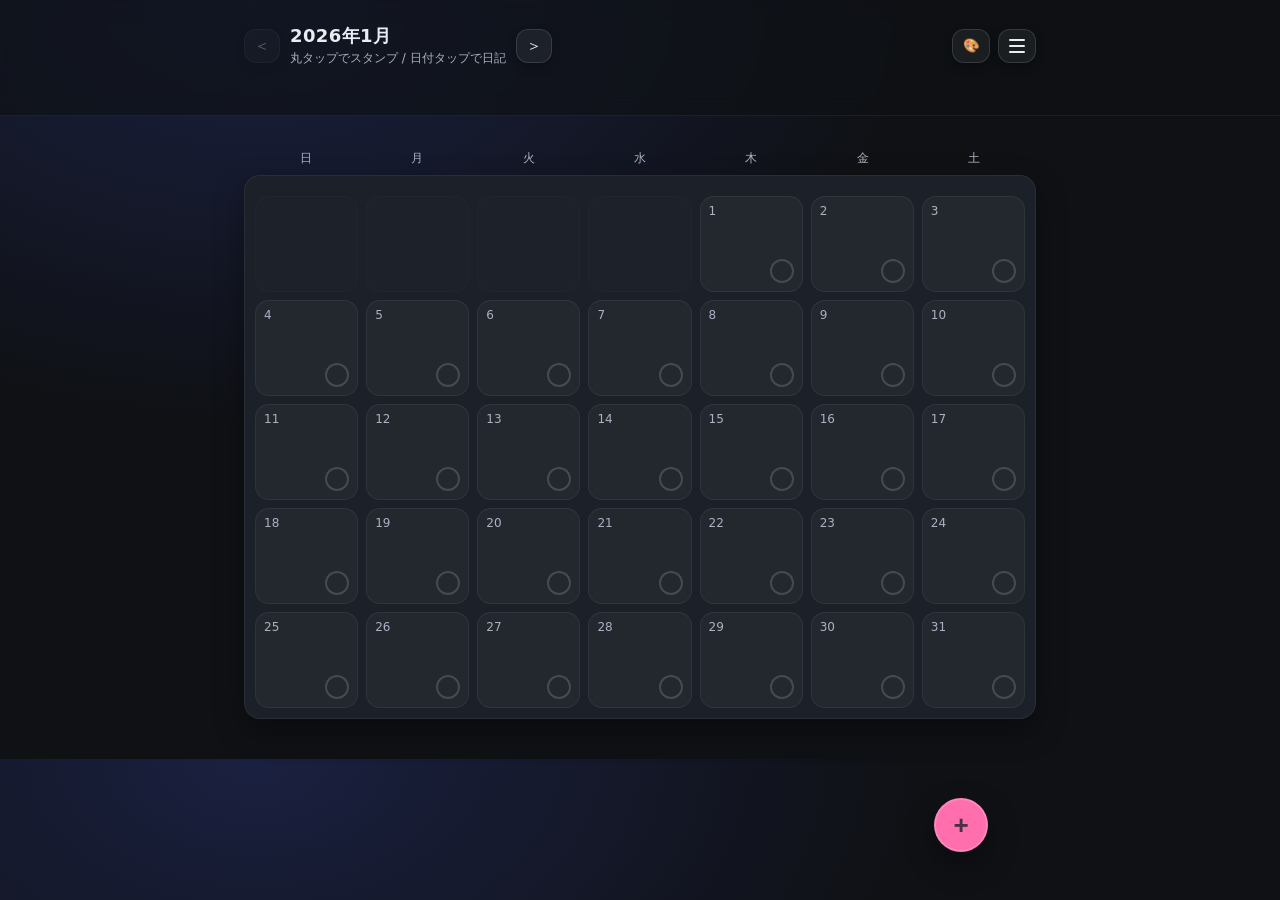
==== commit 4c51ec38: "FABを設置し、押下アニメーション実装、再現性メモをアーキテクチャに" ====
--- a/index.html
+++ b/index.html
@@ -43,6 +43,14 @@
   <section class="grid calendarPanel" id="calendarPanel" aria-label="カレンダー">
     <div class="days" id="days"></div>
   </section>
+
+  <button class="fab" id="fabStamp" type="button" aria-label="今の気分を記録">
+    <span class="fabIcon">+</span>
+  </button>
+  <div class="fabBubble" id="fabBubble" aria-hidden="true">
+    <div class="fabBubbleTitle">いまの気分は？</div>
+    <div class="fabBubbleRow" id="fabBubbleRow"></div>
+  </div>
 
   <!-- 日記 + カスタマイズ（スライド） -->
   <div class="diaryWrap" id="diaryWrap" style="display:none;">
@@ -114,6 +122,23 @@
         </div>
 
         <div class="hint">※「今日の気分は？」は先頭固定。<br>※「今日の目標」は2番目固定。</div>
+      </section>
+
+      <!-- Mood Log Detail Panel -->
+      <section class="panel" id="logDetailPanel">
+        <div class="customHead">
+          <div style="min-width:0;">
+            <div class="customTitle">気分ログ詳細</div>
+            <div class="customSub" id="logDetailSub">----</div>
+          </div>
+          <button class="iconBtn" id="closeLogDetail" type="button" aria-label="戻る">
+            <svg viewBox="0 0 24 24" fill="none" aria-hidden="true">
+              <path d="M15 18l-6-6 6-6" stroke="currentColor" stroke-width="1.8" stroke-linecap="round" stroke-linejoin="round"/>
+            </svg>
+          </button>
+        </div>
+
+        <div class="logDetailList" id="logDetailList"></div>
       </section>
     </div>
   </div>
--- a/css/style.css
+++ b/css/style.css
@@ -315,6 +315,123 @@
       margin-top: 8px;
       box-shadow: var(--card-shadow);
     }
+    :root{
+      --fab-inset: 48px;
+    }
+    .fab{
+      position: fixed;
+      left: 0;
+      bottom: var(--fab-inset);
+      width: 54px;
+      height: 54px;
+      border-radius: 999px;
+      border: 2px solid var(--ring);
+      background: var(--fab-color, var(--pink));
+      color: color-mix(in srgb, var(--surface-2) 80%, transparent);
+      box-shadow: var(--shadow-md);
+      display:flex;
+      align-items:center;
+      justify-content:center;
+      cursor: pointer;
+      --fab-ty: 0px;
+      --fab-scale: 1;
+      transform: translateX(0) translateY(var(--fab-ty)) scale(var(--fab-scale));
+      transition: transform .2s ease;
+      z-index: 40;
+    }
+    .fab.is-pressing{
+      --fab-ty: 4px;
+      --fab-scale: 1.04;
+    }
+    .fabIcon{
+      font-size: 26px;
+      line-height: 1;
+      font-weight: 600;
+    }
+    .fabBubble{
+      position: fixed;
+      z-index: 45;
+      display: flex;
+      flex-direction: column;
+      gap: 8px;
+      padding: 10px 12px 12px;
+      border-radius: 14px;
+      background: var(--card);
+      border: 1px solid var(--card-border);
+      box-shadow: var(--shadow-md);
+      min-width: 220px;
+      --bubble-ty: 0px;
+      --bubble-scale: 1;
+      transform: translateY(var(--bubble-ty)) scale(var(--bubble-scale));
+      transition: transform .2s ease, opacity .3s ease;
+      opacity: 0;
+      visibility: hidden;
+      pointer-events: none;
+    }
+    .fabBubble.show{
+      opacity: 1;
+      visibility: visible;
+      pointer-events: auto;
+    }
+    .fabBubble.is-hiding{
+      opacity: 0;
+      pointer-events: none;
+    }
+    .fabBubble.is-pressing{
+      --bubble-ty: 3px;
+      --bubble-scale: 1;
+    }
+    .fabBubble::after{
+      content: "";
+      position: absolute;
+      width: 12px;
+      height: 12px;
+      left: var(--fab-bubble-caret-x, 50%);
+      bottom: -6px;
+      margin-left: -6px;
+      background: var(--card);
+      border-left: 1px solid var(--card-border);
+      border-top: 1px solid var(--card-border);
+      transform: rotate(45deg);
+    }
+    .fabBubbleTitle{
+      font-size: 12px;
+      color: var(--text-normal);
+      text-align: center;
+      letter-spacing: .02em;
+    }
+    .fabBubbleRow{
+      display:flex;
+      gap: 10px;
+      justify-content: space-between;
+    }
+    .fabPick{
+      width: var(--stamp-l);
+      height: var(--stamp-l);
+      border-radius: 999px;
+      border: 2px solid var(--ring);
+      box-shadow: var(--shadow-sm);
+      cursor: pointer;
+      --pick-ty: 0px;
+      --pick-scale: 1;
+      transform: translateY(var(--pick-ty)) scale(var(--pick-scale));
+      transition: transform .2s ease, opacity .12s ease;
+    }
+    .fabPick.is-pressing{
+      --pick-ty: 3px;
+      --pick-scale: 1.04;
+    }
+
+    @media (hover: hover) and (pointer: fine){
+      .fab:hover{ --fab-scale: 1.06; }
+      .fabPick:hover{ --pick-scale: 1.1; }
+    }
+    @media (max-width: 640px){
+      :root{ --fab-inset: 36px; }
+    }
+    @media (prefers-reduced-motion: reduce){
+      .fab{ transition: none; }
+    }
 
     .days{
       display:grid;
@@ -811,6 +928,7 @@
       justify-content:center;
       padding: 10px;
       box-shadow: inset 0 0 0 1px rgba(255,255,255,.06);
+      position: relative;
     }
     .stampDotsRow{
       display:flex;
@@ -828,6 +946,31 @@
       justify-content:center;
     }
     .stampPreviewDot .stampImg{ filter: drop-shadow(0 2px 6px rgba(0,0,0,.18)); }
+
+    .storeActions{
+      margin-top: 6px;
+      display:flex;
+      gap: 8px;
+    }
+    .storeActions .btn{
+      flex: 1 1 auto;
+      padding: 8px 10px;
+      font-size: 12px;
+    }
+    .storeOwned{
+      position: absolute;
+      inset: 0;
+      border-radius: inherit;
+      background: rgba(0,0,0,.45);
+      color: #fff;
+      font-weight: 700;
+      font-size: 12px;
+      display:flex;
+      align-items:center;
+      justify-content:center;
+      text-shadow: 0 1px 2px rgba(0,0,0,.4);
+      pointer-events: none;
+    }
 
     /* ===== menu ===== */
     .menuOverlay{
@@ -906,23 +1049,29 @@
     }
     .slider{
       display:flex;
-      width: 200%;
+      width: 300%;
       transition: transform .22s ease;
       will-change: transform;
     }
-    .slider.customize{ transform: translateX(-50%); }
+    .slider.customize{ transform: translateX(-33.333%); }
+    .slider.logDetail{ transform: translateX(-66.666%); }
 
     .panel{
-      width: 50%;
+      width: 33.333%;
       background: var(--card);
       border: 1px solid var(--card-border);
       border-radius: 16px;
       padding: 12px;
       box-shadow: var(--card-shadow);
-      display:none;
+      display:block;
+      visibility: hidden;
+      pointer-events: none;
       color: var(--text-strong);
     }
-    .panel.show{ display:block; }
+    .panel.show{
+      visibility: visible;
+      pointer-events: auto;
+    }
 
     .diaryHead{
       display:flex;
@@ -1019,6 +1168,59 @@
     }
     .sectionTitle{ font-size: 12px; color: var(--muted); display:flex; align-items:center; gap:8px; }
     .chip{ display:none; }
+    .diaryLogHead{
+      display:flex;
+      align-items:center;
+      justify-content:space-between;
+      gap: 10px;
+    }
+    .diaryLogCount{ font-size: 12px; color: var(--text-mini); }
+    .diaryLogBody{
+      display:flex;
+      flex-direction:column;
+      gap: 6px;
+      font-size: 13px;
+      color: var(--text-normal);
+    }
+    .diaryLogEmpty{ color: var(--text-mini); }
+    .diaryLogItem,
+    .logDetailItem{
+      display:flex;
+      gap: 10px;
+      align-items:center;
+    }
+    .diaryLogTime,
+    .logDetailTime{
+      font-variant-numeric: tabular-nums;
+      color: var(--text-mini);
+      min-width: 52px;
+    }
+    .logDetailList{
+      display:flex;
+      flex-direction:column;
+      gap: 8px;
+      font-size: 13px;
+      color: var(--text-normal);
+    }
+    .diaryLogCount{ font-size: 12px; color: var(--text-mini); }
+    .diaryLogBody{
+      display:flex;
+      flex-direction:column;
+      gap: 6px;
+      font-size: 13px;
+      color: var(--text-normal);
+    }
+    .diaryLogEmpty{ color: var(--text-mini); }
+    .diaryLogItem{
+      display:flex;
+      gap: 10px;
+      align-items:center;
+    }
+    .diaryLogTime{
+      font-variant-numeric: tabular-nums;
+      color: var(--text-mini);
+      min-width: 52px;
+    }
 
     input.goal{
       width: 100%;
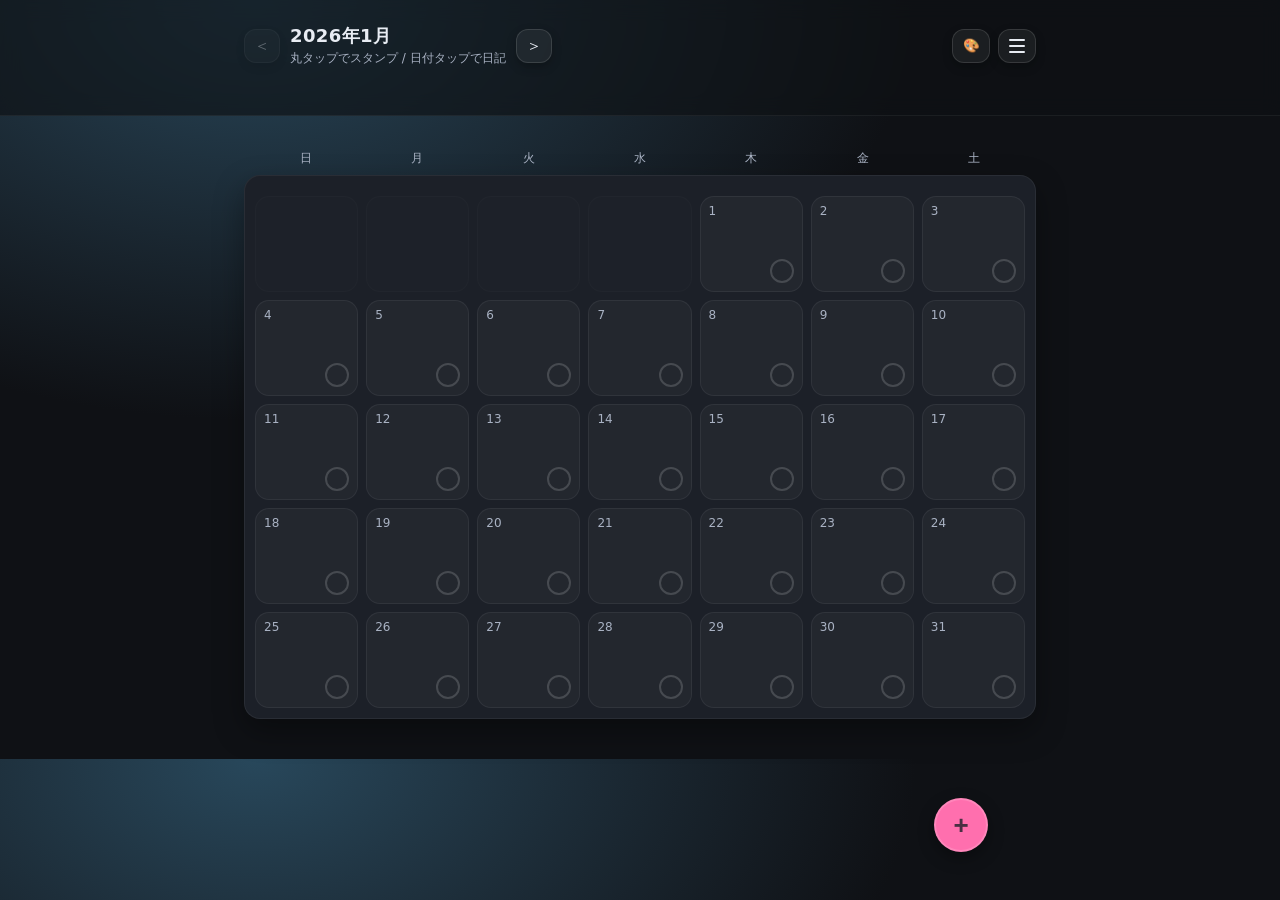
==== commit 6fdc21f1: ".pink系クラス命名をすべてmood系命名に置換" ====
--- a/index.html
+++ b/index.html
@@ -50,6 +50,18 @@
   <div class="fabBubble" id="fabBubble" aria-hidden="true">
     <div class="fabBubbleTitle">いまの気分は？</div>
     <div class="fabBubbleRow" id="fabBubbleRow"></div>
+  </div>
+  <div class="fabMemoBubble" id="fabMemoBubble" aria-hidden="true">
+    <div class="fabMemoHead">
+      <div class="fabMemoTitle">いまの気分メモ</div>
+      <button class="fabMemoClose" id="fabMemoClose" type="button" aria-label="閉じる">
+        <svg viewBox="0 0 24 24" fill="none" aria-hidden="true">
+          <path d="M6 6l12 12M18 6l-12 12" stroke="currentColor" stroke-width="1.8" stroke-linecap="round"/>
+        </svg>
+      </button>
+    </div>
+    <textarea class="fabMemoInput" id="fabMemoInput" rows="3" placeholder="メモ（任意）"></textarea>
+    <button class="btn fabMemoSave" id="fabMemoSave" type="button">保存</button>
   </div>
 
   <!-- 日記 + カスタマイズ（スライド） -->
@@ -230,11 +242,11 @@
 <div class="picker" id="picker" role="dialog" aria-label="スタンプを選ぶ">
   <div class="pickerTitle"><span class="miniDot"></span> 今日の気分は？</div>
   <div class="pickerRow">
-    <button class="pick pink" data-stamp="mood_1" type="button" aria-label="Mood 1"></button>
-    <button class="pick orange" data-stamp="mood_2" type="button" aria-label="Mood 2"></button>
-    <button class="pick yellow" data-stamp="mood_3" type="button" aria-label="Mood 3"></button>
-    <button class="pick green" data-stamp="mood_4" type="button" aria-label="Mood 4"></button>
-    <button class="pick blue" data-stamp="mood_5" type="button" aria-label="Mood 5"></button>
+    <button class="pick mood_1" data-stamp="mood_1" type="button" aria-label="Mood 1"></button>
+    <button class="pick mood_2" data-stamp="mood_2" type="button" aria-label="Mood 2"></button>
+    <button class="pick mood_3" data-stamp="mood_3" type="button" aria-label="Mood 3"></button>
+    <button class="pick mood_4" data-stamp="mood_4" type="button" aria-label="Mood 4"></button>
+    <button class="pick mood_5" data-stamp="mood_5" type="button" aria-label="Mood 5"></button>
   </div>
 </div>
 <div class="caret" id="caret"></div>
--- a/css/style.css
+++ b/css/style.css
@@ -18,6 +18,7 @@
       --shadow-sm: 0 4px 10px rgba(0,0,0,.25);
       --shadow-md: 0 12px 30px rgba(0,0,0,.35);
       --shadow-lg: 0 18px 44px rgba(0,0,0,.5);
+      --shadow-stamp: 0 6px 16px rgba(0,0,0,.35);
       --shadow-card: var(--shadow-md);
       --shadow-popover: var(--shadow-lg);
 
@@ -51,13 +52,13 @@
 
       --ring: rgba(255,255,255,.16);
 
-      /* palette (残す) */
-      --pink:#ff6fae;
-      --orange:#ff9a4a;
-      --yellow:#ffd55a;
-      --green:#6ee38b;
-      --blue:#62c7ff;
-
+      --mood-1:#ff6fae;
+      --mood-2:#ff9a4a;
+      --mood-3:#ffd55a;
+      --mood-4:#6ee38b;
+      --mood-5:#62c7ff;
+
+      --stamp-ring: var(--ring);
       /* legacy mappings */
       --panel: var(--surface-1);
       --card: var(--surface-2);
@@ -83,6 +84,7 @@
       --shadow-sm: 0 4px 10px rgba(0,0,0,.25);
       --shadow-md: 0 12px 30px rgba(0,0,0,.35);
       --shadow-lg: 0 18px 44px rgba(0,0,0,.5);
+      --shadow-stamp: 0 6px 16px rgba(0,0,0,.35);
       --shadow-card: var(--shadow-md);
       --shadow-popover: var(--shadow-lg);
 
@@ -116,11 +118,11 @@
 
       --ring: rgba(255,255,255,.16);
 
-      --pink:#ff6fae;
-      --orange:#ff9a4a;
-      --yellow:#ffd55a;
-      --green:#6ee38b;
-      --blue:#62c7ff;
+      --mood-1:#ff6fae;
+      --mood-2:#ff9a4a;
+      --mood-3:#ffd55a;
+      --mood-4:#6ee38b;
+      --mood-5:#62c7ff;
 
       --panel: var(--surface-1);
       --card: var(--surface-2);
@@ -146,6 +148,7 @@
       --shadow-sm: 0 4px 10px rgba(0,0,0,.08);
       --shadow-md: 0 8px 20px rgba(0,0,0,.08);
       --shadow-lg: 0 12px 26px rgba(0,0,0,.14);
+      --shadow-stamp: 0 6px 14px rgba(0,0,0,.18);
       --shadow-card: var(--shadow-md);
       --shadow-popover: var(--shadow-lg);
 
@@ -176,11 +179,11 @@
       --link:#4a9ded;
 
       --ring: rgba(0,0,0,.08);
-      --pink:#e0569c;
-      --orange:#ff8a3c;
-      --yellow:#e9ba3c;
-      --green:#46b86f;
-      --blue:#4a9ded;
+      --mood-1:#e0569c;
+      --mood-2:#ff8a3c;
+      --mood-3:#e9ba3c;
+      --mood-4:#46b86f;
+      --mood-5:#4a9ded;
 
       --panel: var(--surface-1);
       --card: var(--surface-2);
@@ -193,7 +196,7 @@
     body{
       margin:0;
       font-family: system-ui, -apple-system, "Hiragino Sans", "Noto Sans JP", sans-serif;
-      background: radial-gradient(1100px 700px at 20% 0%, #1a2040 0%, var(--bg) 60%);
+      background: radial-gradient(1100px 700px at 20% 0%, color-mix(in srgb, var(--accent) 30%, var(--bg)) 0%, var(--bg) 60%);
       color: var(--text-strong);
       -webkit-tap-highlight-color: transparent;
     }
@@ -207,8 +210,8 @@
       top: 0;
       z-index: 20;
       backdrop-filter: blur(10px);
-      background: rgba(15,17,21,.65);
-      border-bottom: 1px solid rgba(255,255,255,.06);
+      background: color-mix(in srgb, var(--bg) 65%, transparent);
+      border-bottom: 1px solid var(--border-subtle);
     }
 
     .wrap{
@@ -315,6 +318,16 @@
       margin-top: 8px;
       box-shadow: var(--card-shadow);
     }
+    #calendarPanel,
+    #list{
+      touch-action: pan-y;
+      overscroll-behavior: contain;
+    }
+    .fab,
+    .fabBubble,
+    .fabMemoBubble{
+      touch-action: none;
+    }
     :root{
       --fab-inset: 48px;
     }
@@ -325,10 +338,10 @@
       width: 54px;
       height: 54px;
       border-radius: 999px;
-      border: 2px solid var(--ring);
-      background: var(--fab-color, var(--pink));
+      border: 2px solid var(--stamp-ring);
+      background: var(--fab-color, var(--mood-1));
       color: color-mix(in srgb, var(--surface-2) 80%, transparent);
-      box-shadow: var(--shadow-md);
+      box-shadow: var(--shadow-stamp);
       display:flex;
       align-items:center;
       justify-content:center;
@@ -394,6 +407,102 @@
       border-top: 1px solid var(--card-border);
       transform: rotate(45deg);
     }
+    .fabMemoBubble{
+      position: fixed;
+      z-index: 46;
+      display: flex;
+      flex-direction: column;
+      gap: 10px;
+      padding: 12px;
+      border-radius: 14px;
+      background: var(--card);
+      border: 1px solid var(--card-border);
+      box-shadow: var(--shadow-md);
+      min-width: 240px;
+      --bubble-ty: 0px;
+      --bubble-scale: 1;
+      transform: translateY(var(--bubble-ty)) scale(var(--bubble-scale));
+      opacity: 0;
+      visibility: hidden;
+      pointer-events: none;
+      transition: opacity .3s ease, transform .18s ease;
+    }
+    .fabMemoBubble.is-attention{
+      --bubble-scale: 1.03;
+    }
+    .fabMemoBubble::after{
+      content: "";
+      position: absolute;
+      width: 12px;
+      height: 12px;
+      left: var(--fab-memo-caret-x, 50%);
+      bottom: -6px;
+      margin-left: -6px;
+      background: var(--card);
+      border-left: 1px solid var(--card-border);
+      border-top: 1px solid var(--card-border);
+      transform: rotate(45deg);
+    }
+    .fabMemoBubble.show{
+      opacity: 1;
+      visibility: visible;
+      pointer-events: auto;
+    }
+    .fabMemoHead{
+      display:flex;
+      align-items:center;
+      justify-content: space-between;
+      gap: 8px;
+      position: relative;
+    }
+    .fabMemoTitle{
+      font-size: 12px;
+      color: var(--text-normal);
+      letter-spacing: .02em;
+      text-align: center;
+      flex: 1 1 auto;
+    }
+    .fabMemoClose{
+      width: 30px;
+      height: 30px;
+      border-radius: 999px;
+      padding: 0;
+      position: absolute;
+      top: -16px;
+      right: -16px;
+      z-index: 2;
+    }
+    .fabMemoClose{
+      border: 1px solid var(--btn-danger-border);
+      background: var(--btn-danger-bg);
+      box-shadow: var(--btn-danger-shadow);
+      color: color-mix(in srgb, var(--btn-danger-border) 60%, var(--btn-danger-fg) 40%);
+      border-radius: 999px;
+    }
+    .fabMemoClose svg{
+      width: 14px !important;
+      height: 14px !important;
+    }
+    .fabMemoInput{
+      width: 100%;
+      min-height: 72px;
+      resize: vertical;
+      border-radius: 12px;
+      border: 1px solid var(--input-border);
+      background: var(--input-bg);
+      color: var(--text-strong);
+      padding: 10px;
+      font-size: 14px;
+      box-shadow: var(--input-shadow);
+    }
+    .fabMemoInput:focus{
+      outline: none;
+      border-color: var(--accent);
+      box-shadow: 0 0 0 2px color-mix(in srgb, var(--accent) 30%, transparent), var(--input-shadow);
+    }
+    .fabMemoSave{
+      width: 100%;
+    }
     .fabBubbleTitle{
       font-size: 12px;
       color: var(--text-normal);
@@ -409,8 +518,8 @@
       width: var(--stamp-l);
       height: var(--stamp-l);
       border-radius: 999px;
-      border: 2px solid var(--ring);
-      box-shadow: var(--shadow-sm);
+      border: 2px solid var(--stamp-ring);
+      box-shadow: var(--shadow-stamp);
       cursor: pointer;
       --pick-ty: 0px;
       --pick-scale: 1;
@@ -444,7 +553,7 @@
     .cell{
       position: relative;
       border-radius: 14px;
-      border: 1px solid rgba(255,255,255,.06);
+      border: 1px solid var(--border-subtle);
       background: var(--card2);
       padding: 8px;
       cursor: pointer;
@@ -457,12 +566,8 @@
       cursor: default;
     }
     .cell.selected{
-      outline: 2px solid rgba(255,255,255,.18);
-      background: rgba(255,255,255,.055);
-    }
-    :root[data-ui-theme="ui_light_default"] .cell.selected{
-      outline: 2px solid rgba(0,0,0,.18);
-      background: rgba(0,0,0,.04);
+      outline: 2px solid color-mix(in srgb, var(--ring) 70%, transparent);
+      background: color-mix(in srgb, var(--surface-3) 60%, transparent);
     }
 
     .daynum{
@@ -476,7 +581,7 @@
       font-size: 12px;
       font-weight: 800;
       letter-spacing: .01em;
-      color: rgba(232,236,243,.92);
+      color: var(--text-normal);
       padding-right: 30px;
       display: none;
     }
@@ -499,18 +604,18 @@
       width: var(--stamp-m);
       height: var(--stamp-m);
       border-radius: 999px;
-      border: 2px solid var(--ring);
+      border: 2px solid var(--stamp-ring);
       background: transparent;
       cursor: pointer;
       transition: transform .08s ease;
     }
     .dot:active{ transform: scale(.95); }
-    .dot.filled{ border-color: rgba(255,255,255,.18); box-shadow: 0 4px 10px rgba(0,0,0,.28); }
-    .dot.pink{ background: var(--pink); }
-    .dot.orange{ background: var(--orange); }
-    .dot.yellow{ background: var(--yellow); }
-    .dot.green{ background: var(--green); }
-    .dot.blue{ background: var(--blue); }
+    .dot.filled{ border-color: var(--stamp-ring); box-shadow: var(--shadow-sm); }
+    .dot.mood_1{ background: var(--mood-1); }
+    .dot.mood_2{ background: var(--mood-2); }
+    .dot.mood_3{ background: var(--mood-3); }
+    .dot.mood_4{ background: var(--mood-4); }
+    .dot.mood_5{ background: var(--mood-5); }
 
     /* ===== color picker popup (with title) ===== */
     .picker{
@@ -521,9 +626,9 @@
       gap: 10px;
       padding: 10px 12px 12px;
       border-radius: 14px;
-      background: rgba(23,26,33,.92);
-      border: 1px solid rgba(255,255,255,.12);
-      box-shadow: 0 16px 40px rgba(0,0,0,.45);
+      background: var(--card);
+      border: 1px solid var(--card-border);
+      box-shadow: var(--shadow-popover);
       backdrop-filter: blur(10px);
       min-width: 190px;
     }
@@ -531,7 +636,7 @@
 
     .pickerTitle{
       font-size: 12px;
-      color: rgba(232,236,243,.9);
+      color: var(--text-normal);
       letter-spacing: .02em;
       display:flex;
       align-items:center;
@@ -540,7 +645,7 @@
     .pickerTitle .miniDot{
       width: 10px; height: 10px;
       border-radius: 999px;
-      border: 2px solid rgba(255,255,255,.22);
+      border: 2px solid var(--stamp-ring);
       opacity: .85;
     }
 
@@ -554,17 +659,17 @@
       width: var(--stamp-m);
       height: var(--stamp-m);
       border-radius: 999px;
-      border: 2px solid rgba(255,255,255,.22);
-      box-shadow: 0 10px 22px rgba(0,0,0,.35);
+      border: 2px solid var(--stamp-ring);
+      box-shadow: var(--shadow-md);
       cursor: pointer;
       transition: transform .08s ease, opacity .12s ease;
     }
     .pick:active{ transform: translateY(1px) scale(.98); }
-    .pick.pink{ background: var(--pink); }
-    .pick.orange{ background: var(--orange); }
-    .pick.yellow{ background: var(--yellow); }
-    .pick.green{ background: var(--green); }
-    .pick.blue{ background: var(--blue); }
+    .pick.mood_1{ background: var(--mood-1); }
+    .pick.mood_2{ background: var(--mood-2); }
+    .pick.mood_3{ background: var(--mood-3); }
+    .pick.mood_4{ background: var(--mood-4); }
+    .pick.mood_5{ background: var(--mood-5); }
     .shape-circle{ border-radius: 999px !important; clip-path: none; }
     .shape-rounded{ border-radius: 10px !important; clip-path: none; }
     .shape-diamond{ border-radius: 0 !important; clip-path: polygon(50% 0,100% 50%,50% 100%,0 50%); }
@@ -575,19 +680,19 @@
       display:block;
       border-radius: inherit;
       pointer-events: none;
-      filter: drop-shadow(0 2px 4px rgba(0,0,0,.16));
+      filter: drop-shadow(0 2px 4px color-mix(in srgb, var(--bg) 70%, transparent));
     }
 
     .caret{
       position: fixed;
       z-index: 9998;
       width: 10px; height: 10px;
-      background: rgba(23,26,33,.92);
-      border-left: 1px solid rgba(255,255,255,.12);
-      border-top: 1px solid rgba(255,255,255,.12);
+      background: var(--card);
+      border-left: 1px solid var(--card-border);
+      border-top: 1px solid var(--card-border);
       transform: rotate(45deg);
       display:none;
-      box-shadow: 0 16px 40px rgba(0,0,0,.45);
+      box-shadow: var(--shadow-popover);
       backdrop-filter: blur(10px);
     }
     .caret.show{ display:block; }
@@ -596,7 +701,7 @@
     .themeOverlay{
       position: fixed;
       inset: 0;
-      background: rgba(0,0,0,.35);
+      background: color-mix(in srgb, var(--bg) 65%, transparent);
       backdrop-filter: blur(4px);
       display:none;
       z-index: 80;
@@ -610,10 +715,10 @@
       width: min(70vw, 640px);
       max-width: 640px;
       max-height: 90vh;
-      background: rgba(23,26,33,.95);
-      border: 1px solid rgba(255,255,255,.12);
+      background: color-mix(in srgb, var(--panel) 94%, transparent);
+      border: 1px solid var(--border-strong);
       border-radius: 18px;
-      box-shadow: 0 18px 44px rgba(0,0,0,.5);
+      box-shadow: var(--shadow-popover);
       padding: 14px;
       display:none;
       z-index: 90;
@@ -645,21 +750,21 @@
     }
     .themeCard{
       border-radius: 14px;
-      border: 1px solid var(--card-border, rgba(255,255,255,.12));
-      background: var(--card, rgba(255,255,255,.06));
+      border: 1px solid var(--card-border);
+      background: var(--card);
       padding: 12px;
       cursor:pointer;
       transition: border-color .12s ease, transform .12s ease;
       display:flex;
       flex-direction:column;
       gap: 10px;
-      box-shadow: var(--card-shadow, 0 12px 30px rgba(0,0,0,.35));
-      color: var(--text-normal, #d8dde6);
-    }
-    .themeCard:hover{ border-color: var(--accent, rgba(98,199,255,.6)); transform: translateY(-1px); }
+      box-shadow: var(--card-shadow);
+      color: var(--text-normal);
+    }
+    .themeCard:hover{ border-color: color-mix(in srgb, var(--accent) 70%, transparent); transform: translateY(-1px); }
     .themeCard.selected{
-      border-color: var(--accent, rgba(98,199,255,.9));
-      box-shadow: 0 10px 24px rgba(0,0,0,.35);
+      border-color: var(--accent);
+      box-shadow: var(--shadow-md);
     }
     .themeThumb{
       border-radius: 12px;
@@ -668,7 +773,7 @@
       background: var(--panel, var(--card));
       position: relative;
       overflow: hidden;
-      border: 1px solid var(--card-border, rgba(255,255,255,.08));
+      border: 1px solid var(--card-border);
       flex: 0 0 auto;
       padding: 10px;
       box-sizing: border-box;
@@ -679,27 +784,27 @@
     .themeThumb .thumbHeader{
       height: 22px;
       border-radius: 10px;
-      background: var(--surface-2, rgba(255,255,255,.08));
+      background: var(--surface-2);
       display:flex;
       align-items:center;
       justify-content:flex-start;
       padding: 0 8px;
       font-size: 11px;
-      color: var(--text-strong, #e8ecf3);
+      color: var(--text-strong);
       gap: 6px;
     }
     .thumbHeaderBtn{
       width: 18px;
       height: 18px;
       border-radius: 6px;
-      border: 1px solid var(--card-border, rgba(255,255,255,.12));
-      background: var(--btn-bg, rgba(255,255,255,.06));
-      color: var(--text-strong, #e8ecf3);
+      border: 1px solid var(--card-border);
+      background: var(--btn-bg);
+      color: var(--text-strong);
       display:flex;
       align-items:center;
       justify-content:center;
       font-size: 12px;
-      box-shadow: var(--btn-shadow, 0 3px 8px rgba(0,0,0,.18));
+      box-shadow: var(--btn-shadow);
       flex: 0 0 auto;
     }
     .thumbHeaderTitle{
@@ -717,11 +822,11 @@
     }
     .thumbCalendar{
       flex: 0 0 40%;
-      background: var(--surface-1, rgba(0,0,0,.18));
-      border: 1px solid var(--card-border, rgba(255,255,255,.12));
+      background: var(--surface-1);
+      border: 1px solid var(--card-border);
       border-radius: 12px;
       padding: 8px;
-      box-shadow: var(--shadow-sm, 0 4px 10px rgba(0,0,0,.25));
+      box-shadow: var(--shadow-sm);
       display:flex;
       flex-direction:column;
       gap: 6px;
@@ -732,51 +837,51 @@
       gap: 4px;
     }
     .thumbDay{
-      background: var(--surface-2, rgba(0,0,0,.16));
-      border: 1px solid var(--card-border, rgba(255,255,255,.12));
+      background: var(--surface-2);
+      border: 1px solid var(--card-border);
       border-radius: 8px;
       padding: 6px 6px 10px;
       position: relative;
       height: 44px;
-      box-shadow: inset 0 0 0 1px rgba(255,255,255,.04);
+      box-shadow: inset 0 0 0 1px var(--border-subtle);
     }
     .thumbDay.selected{
-      border-color: var(--accent, rgba(98,199,255,.75));
-      box-shadow: 0 4px 10px rgba(0,0,0,.15);
+      border-color: var(--accent);
+      box-shadow: var(--shadow-sm);
     }
     .thumbDayDate{
       font-size: 10px;
       font-weight: 700;
-      color: var(--text-strong, #e8ecf3);
+      color: var(--text-strong);
       line-height: 1;
     }
     .thumbDayStamp{
       width: 14px;
       height: 14px;
       border-radius: 999px;
-      background: var(--pink, var(--accent, rgba(98,199,255,.85)));
+      background: var(--mood-1);
       position: absolute;
       right: 6px;
       bottom: 6px;
-      box-shadow: 0 2px 6px rgba(0,0,0,.2);
-      border: 2px solid var(--card-border, rgba(255,255,255,.18));
+      box-shadow: var(--shadow-sm);
+      border: 2px solid var(--card-border);
     }
     .thumbContent{
       flex: 1 1 auto;
-      background: var(--card, rgba(255,255,255,.04));
-      border: 1px solid var(--card-border, rgba(255,255,255,.08));
+      background: var(--card);
+      border: 1px solid var(--card-border);
       border-radius: 12px;
-      box-shadow: var(--card-shadow, 0 12px 30px rgba(0,0,0,.35));
+      box-shadow: var(--card-shadow);
       padding: 10px;
       display:flex;
       flex-direction:column;
       gap: 8px;
     }
     .thumbDiaryCard{
-      background: var(--surface-2, rgba(255,255,255,.06));
-      border: 1px solid var(--card-border, rgba(255,255,255,.12));
+      background: var(--surface-2);
+      border: 1px solid var(--card-border);
       border-radius: 10px;
-      box-shadow: inset 0 0 0 1px rgba(255,255,255,.06);
+      box-shadow: inset 0 0 0 1px var(--border-subtle);
       padding: 8px;
       display:flex;
       flex-direction:column;
@@ -788,16 +893,16 @@
       align-items:center;
       gap: 8px;
       font-size: 10px;
-      color: var(--text-strong, #e8ecf3);
+      color: var(--text-strong);
       font-weight: 700;
     }
     .thumbDiaryStamp{
       width: 14px;
       height: 14px;
       border-radius: 999px;
-      background: var(--pink, var(--accent, rgba(98,199,255,.85)));
-      border: 2px solid var(--card-border, rgba(255,255,255,.18));
-      box-shadow: 0 2px 6px rgba(0,0,0,.18);
+      background: var(--mood-1);
+      border: 2px solid var(--card-border);
+      box-shadow: var(--shadow-sm);
     }
     .thumbMoodRow{
       display:flex;
@@ -807,21 +912,22 @@
       width: 12px;
       height: 12px;
       border-radius: 999px;
-      background: var(--pink);
-      box-shadow: 0 2px 4px rgba(0,0,0,.12);
-    }
-    .thumbMoodDot.orange{ background: var(--orange); }
-    .thumbMoodDot.yellow{ background: var(--yellow); }
-    .thumbMoodDot.green{ background: var(--green); }
-    .thumbMoodDot.blue{ background: var(--blue); }
+      background: var(--mood-1);
+      box-shadow: var(--shadow-sm);
+    }
+    .thumbMoodDot.mood_1{ background: var(--mood-1); }
+    .thumbMoodDot.mood_2{ background: var(--mood-2); }
+    .thumbMoodDot.mood_3{ background: var(--mood-3); }
+    .thumbMoodDot.mood_4{ background: var(--mood-4); }
+    .thumbMoodDot.mood_5{ background: var(--mood-5); }
     .thumbField{
       border-radius: 8px;
-      background: var(--input-bg, rgba(0,0,0,.12));
-      border: 1px solid var(--input-border, rgba(255,255,255,.12));
-      box-shadow: var(--input-shadow, 0 4px 10px rgba(0,0,0,.12));
+      background: var(--input-bg);
+      border: 1px solid var(--input-border);
+      box-shadow: var(--input-shadow);
       padding: 6px 8px;
       font-size: 10px;
-      color: var(--text-normal, #d8dde6);
+      color: var(--text-normal);
     }
     .thumbTodoList{
       display:flex;
@@ -837,22 +943,22 @@
       width: 14px;
       height: 14px;
       border-radius: 4px;
-      border: 1px solid var(--card-border, rgba(255,255,255,.2));
-      background: var(--surface-3, rgba(255,255,255,.04));
-      box-shadow: inset 0 0 0 1px rgba(0,0,0,.08);
+      border: 1px solid var(--card-border);
+      background: var(--surface-3);
+      box-shadow: inset 0 0 0 1px var(--border-subtle);
       position: relative;
       flex: 0 0 auto;
     }
     .thumbTodoCheck.checked{
-      background: var(--accent, rgba(98,199,255,.75));
-      border-color: var(--accent, rgba(98,199,255,.75));
-      box-shadow: 0 2px 6px rgba(0,0,0,.18);
+      background: var(--accent);
+      border-color: var(--accent);
+      box-shadow: var(--shadow-sm);
     }
     .thumbTodoCheck.checked::after{
       content: "";
       position: absolute;
       inset: 3px;
-      border: 2px solid var(--surface-1, #0f1115);
+      border: 2px solid var(--text-strong);
       border-top: none;
       border-left: none;
       transform: rotate(45deg);
@@ -860,20 +966,20 @@
     }
     .thumbTodo{
       border-radius: 6px;
-      background: var(--surface-3, rgba(255,255,255,.08));
-      border: 1px solid var(--card-border, rgba(255,255,255,.12));
+      background: var(--surface-3);
+      border: 1px solid var(--card-border);
       padding: 5px 8px;
-      color: var(--text-muted, rgba(255,255,255,.7));
+      color: var(--text-muted);
       font-size: 10px;
       flex: 1 1 auto;
       width: 100%;
     }
     .thumbMemo{
       border-radius: 8px;
-      background: var(--surface-3, rgba(255,255,255,.08));
-      border: 1px solid var(--card-border, rgba(255,255,255,.12));
+      background: var(--surface-3);
+      border: 1px solid var(--card-border);
       padding: 8px;
-      color: var(--text-muted, rgba(255,255,255,.7));
+      color: var(--text-muted);
       font-size: 10px;
     }
     .themeName{
@@ -897,37 +1003,31 @@
       border-color: var(--btn-border);
       color: var(--btn-fg);
     }
-    .themeFooter .btn.themeApplyActive{
-      background: var(--accent) !important;
-      border-color: var(--accent) !important;
-      color: #0f1115 !important;
-      box-shadow: 0 4px 12px rgba(0,0,0,.18);
-    }
     /* stamp theme cards */
     .stampCard{
       border-radius: 12px;
-      border: 1px solid var(--card-border, rgba(255,255,255,.12));
-      background: var(--card, rgba(255,255,255,.06));
+      border: 1px solid var(--card-border);
+      background: var(--card);
       padding: 10px;
       display:flex;
       flex-direction:column;
       gap: 6px;
-      box-shadow: var(--card-shadow, 0 10px 24px rgba(0,0,0,.25));
+      box-shadow: var(--card-shadow);
       cursor:pointer;
       transition: border-color .12s ease, transform .12s ease;
     }
-    .stampCard:hover{ border-color: var(--accent, rgba(98,199,255,.6)); transform: translateY(-1px); }
-    .stampCard.selected{ border-color: var(--accent, rgba(98,199,255,.9)); box-shadow: 0 8px 20px rgba(0,0,0,.28); }
+    .stampCard:hover{ border-color: color-mix(in srgb, var(--accent) 70%, transparent); transform: translateY(-1px); }
+    .stampCard.selected{ border-color: var(--accent); box-shadow: var(--shadow-md); }
     .stampThumb{
       height: 100px;
       border-radius: 10px;
-      background: var(--surface-2, rgba(255,255,255,.08));
-      border: 1px solid var(--card-border, rgba(255,255,255,.12));
+      background: var(--surface-2);
+      border: 1px solid var(--card-border);
       display:flex;
       align-items:center;
       justify-content:center;
       padding: 10px;
-      box-shadow: inset 0 0 0 1px rgba(255,255,255,.06);
+      box-shadow: inset 0 0 0 1px var(--border-subtle);
       position: relative;
     }
     .stampDotsRow{
@@ -939,13 +1039,13 @@
       width: 26px;
       height: 26px;
       border-radius: 999px;
-      border: 2px solid var(--card-border, rgba(255,255,255,.12));
-      box-shadow: var(--shadow-sm, 0 4px 10px rgba(0,0,0,.18));
+      border: 2px solid var(--card-border);
+      box-shadow: var(--shadow-stamp);
       display:flex;
       align-items:center;
       justify-content:center;
     }
-    .stampPreviewDot .stampImg{ filter: drop-shadow(0 2px 6px rgba(0,0,0,.18)); }
+    .stampPreviewDot .stampImg{ filter: drop-shadow(0 2px 6px color-mix(in srgb, var(--bg) 70%, transparent)); }
 
     .storeActions{
       margin-top: 6px;
@@ -961,14 +1061,14 @@
       position: absolute;
       inset: 0;
       border-radius: inherit;
-      background: rgba(0,0,0,.45);
-      color: #fff;
+      background: color-mix(in srgb, var(--bg) 70%, transparent);
+      color: var(--text-strong);
       font-weight: 700;
       font-size: 12px;
       display:flex;
       align-items:center;
       justify-content:center;
-      text-shadow: 0 1px 2px rgba(0,0,0,.4);
+      text-shadow: 0 1px 2px color-mix(in srgb, var(--bg) 70%, transparent);
       pointer-events: none;
     }
 
@@ -976,7 +1076,7 @@
     .menuOverlay{
       position: fixed;
       inset: 0;
-      background: rgba(0,0,0,.35);
+      background: color-mix(in srgb, var(--bg) 65%, transparent);
       backdrop-filter: blur(4px);
       display:none;
       z-index: 50;
@@ -988,10 +1088,10 @@
       right: 14px;
       top: 74px;
       width: min(340px, calc(100vw - 28px), calc(820px - 28px));
-      background: rgba(23,26,33,.92);
-      border: 1px solid rgba(255,255,255,.12);
+      background: color-mix(in srgb, var(--panel) 94%, transparent);
+      border: 1px solid var(--border-strong);
       border-radius: 16px;
-      box-shadow: 0 16px 40px rgba(0,0,0,.45);
+      box-shadow: var(--shadow-popover);
       padding: 10px;
       display:none;
       z-index: 60;
@@ -1011,8 +1111,8 @@
       gap: 10px;
       padding: 10px 10px;
       border-radius: 12px;
-      background: rgba(255,255,255,.05);
-      border: 1px solid rgba(255,255,255,.06);
+      background: var(--surface-3);
+      border: 1px solid var(--border-subtle);
       color: var(--text);
       cursor:pointer;
       font-size: 14px;
@@ -1033,6 +1133,12 @@
       min-width: 90px;
       box-shadow: var(--btn-shadow);
     }
+    .btn.is-active{
+      --btn-bg: var(--accent);
+      --btn-border: var(--accent);
+      --btn-fg: var(--text-strong);
+      box-shadow: var(--shadow-md);
+    }
     .btn:active{ transform: translateY(1px); }
     .btn.danger{
       border-color: var(--btn-danger-border);
@@ -1088,19 +1194,19 @@
     .diaryStamp{
       width: 18px; height: 18px;
       border-radius: 999px;
-      border: 2px solid var(--ring);
+      border: 2px solid var(--stamp-ring);
       background: transparent;
       flex: 0 0 auto;
       cursor: pointer;
       transition: transform .08s ease;
     }
     .diaryStamp:active{ transform: scale(.95); }
-    .diaryStamp.filled{ border-color: rgba(255,255,255,.18); box-shadow: 0 4px 10px rgba(0,0,0,.28); }
-    .diaryStamp.pink{ background: var(--pink); }
-    .diaryStamp.orange{ background: var(--orange); }
-    .diaryStamp.yellow{ background: var(--yellow); }
-    .diaryStamp.green{ background: var(--green); }
-    .diaryStamp.blue{ background: var(--blue); }
+    .diaryStamp.filled{ border-color: var(--stamp-ring); box-shadow: var(--shadow-sm); }
+    .diaryStamp.mood_1{ background: var(--mood-1); }
+    .diaryStamp.mood_2{ background: var(--mood-2); }
+    .diaryStamp.mood_3{ background: var(--mood-3); }
+    .diaryStamp.mood_4{ background: var(--mood-4); }
+    .diaryStamp.mood_5{ background: var(--mood-5); }
 
     .diaryLabel{ font-size: 12px; color: var(--muted); }
     .diaryDate{ font-size: 16px; font-weight: 700; letter-spacing: .02em; margin-top: 2px; }
@@ -1152,7 +1258,7 @@
     .section{
       margin-top: 12px;
       padding-top: 10px;
-      border-top: 1px solid rgba(255,255,255,.06);
+      border-top: 1px solid var(--border-subtle);
     }
     .section:first-of-type{
       margin-top: 6px;
@@ -1188,6 +1294,13 @@
       display:flex;
       gap: 10px;
       align-items:center;
+    }
+    .diaryLogMemo{
+      color: var(--text-mini);
+      font-size: 12px;
+      white-space: nowrap;
+      overflow: hidden;
+      text-overflow: ellipsis;
     }
     .diaryLogTime,
     .logDetailTime{
@@ -1233,7 +1346,7 @@
       font-size: 16px;
       box-shadow: var(--input-shadow);
     }
-    input.goal:focus{ border-color: rgba(74,157,237,.65); }
+    input.goal:focus{ border-color: color-mix(in srgb, var(--accent) 65%, transparent); }
 
     .todoList{ display:flex; flex-direction:column; gap: 8px; }
     .todoRow{
@@ -1251,9 +1364,9 @@
       appearance: none;
       -webkit-appearance: none;
       border-radius: 6px;
-      border: 1.5px solid rgba(255,255,255,.32);
-      background: rgba(255,255,255,.02);
-      box-shadow: 0 2px 6px rgba(0,0,0,.25);
+      border: 1.5px solid var(--border-strong);
+      background: var(--surface-3);
+      box-shadow: var(--shadow-sm);
       display: inline-block;
       position: relative;
       cursor: pointer;
@@ -1267,7 +1380,7 @@
       top: 2px;
       width: 6px;
       height: 10px;
-      border: solid rgba(255,255,255,.98);
+      border: solid var(--text-strong);
       border-width: 0 2px 2px 0;
       transform: rotate(45deg) scale(0);
       transform-origin: center;
@@ -1275,9 +1388,9 @@
     }
     .todoRow input[type="checkbox"]:checked,
     .switch input[type="checkbox"]:checked{
-      background: linear-gradient(180deg, rgba(64,123,221,.96), rgba(64,123,221,.80));
-      border-color: rgba(64,123,221,.96);
-      box-shadow: 0 4px 10px rgba(0,0,0,.28);
+      background: linear-gradient(180deg, color-mix(in srgb, var(--accent) 96%, transparent), color-mix(in srgb, var(--accent) 80%, transparent));
+      border-color: var(--accent);
+      box-shadow: var(--shadow-sm);
     }
     .todoRow input[type="checkbox"]:checked::after,
     .switch input[type="checkbox"]:checked::after{
@@ -1294,7 +1407,7 @@
       font-size: 14px;
       box-shadow: var(--input-shadow);
     }
-    .todoRow input.todoText:focus{ border-color: rgba(74,157,237,.65); }
+    .todoRow input.todoText:focus{ border-color: color-mix(in srgb, var(--accent) 65%, transparent); }
 
     .todoDel{
       position:absolute;
@@ -1304,9 +1417,9 @@
       width: 28px;
       height: 28px;
       border-radius: 10px;
-      border: 1px solid rgba(255,255,255,.12);
-      background: rgba(255,255,255,.06);
-      color: var(--text);
+      border: 1px solid var(--btn-border);
+      background: var(--btn-bg);
+      color: var(--btn-fg);
       display:none;
       cursor:pointer;
     }
@@ -1326,7 +1439,7 @@
       font-size: 14px;
       box-shadow: var(--input-shadow);
     }
-    textarea.memo:focus{ border-color: rgba(74,157,237,.65); }
+    textarea.memo:focus{ border-color: color-mix(in srgb, var(--accent) 65%, transparent); }
 
     .hint{ color: var(--muted); font-size: 12px; margin-top: 10px; line-height: 1.6; }
 
@@ -1334,11 +1447,11 @@
     .moodWidget{
       margin-top: 12px;
       padding-top: 10px;
-      border-top: 1px solid rgba(255,255,255,.06);
+      border-top: 1px solid var(--border-subtle);
     }
     .moodTitle{
       font-size: 12px;
-      color: rgba(232,236,243,.92);
+      color: var(--text-muted);
       letter-spacing: .02em;
       margin-bottom: 8px;
       display:flex;
@@ -1356,20 +1469,20 @@
       width: 34px;
       height: 34px;
       border-radius: 999px;
-      border: 2px solid rgba(255,255,255,.22);
+      border: 2px solid var(--stamp-ring);
       cursor:pointer;
-      box-shadow: 0 4px 10px rgba(0,0,0,.28);
+      box-shadow: var(--shadow-stamp);
       transition: transform .08s ease, opacity .14s ease;
       background: transparent;
     }
     .moodPick:active{ transform: translateY(1px) scale(.98); }
-    .moodPick.pink{ background: var(--pink); }
-    .moodPick.orange{ background: var(--orange); }
-    .moodPick.yellow{ background: var(--yellow); }
-    .moodPick.green{ background: var(--green); }
-    .moodPick.blue{ background: var(--blue); }
+    .moodPick.mood_1{ background: var(--mood-1); }
+    .moodPick.mood_2{ background: var(--mood-2); }
+    .moodPick.mood_3{ background: var(--mood-3); }
+    .moodPick.mood_4{ background: var(--mood-4); }
+    .moodPick.mood_5{ background: var(--mood-5); }
     .moodRow.hasSelection .moodPick{ opacity: .35; }
-    .moodRow.hasSelection .moodPick.isSelected{ opacity: 1; outline: 2px solid rgba(255,255,255,.18); }
+    .moodRow.hasSelection .moodPick.isSelected{ opacity: 1; outline: 2px solid var(--border-subtle); }
 
     /* ===== list ===== */
     .list{
@@ -1394,7 +1507,7 @@
     .listTitle{ font-size: 14px; color: var(--muted); }
 
     .listItem{
-      border-top: 1px solid rgba(255,255,255,.06);
+      border-top: 1px solid var(--border-subtle);
       padding: 10px 0;
     }
     .listItem:first-of-type{ border-top: none; padding-top: 0; }
@@ -1417,16 +1530,16 @@
     .miniStamp{
       width: 14px; height: 14px;
       border-radius: 999px;
-      border: 2px solid var(--ring);
+      border: 2px solid var(--stamp-ring);
       background: transparent;
       flex: 0 0 auto;
     }
-    .miniStamp.filled{ border-color: rgba(255,255,255,.18); }
-    .miniStamp.pink{ background: var(--pink); }
-    .miniStamp.orange{ background: var(--orange); }
-    .miniStamp.yellow{ background: var(--yellow); }
-    .miniStamp.green{ background: var(--green); }
-    .miniStamp.blue{ background: var(--blue); }
+    .miniStamp.filled{ border-color: var(--stamp-ring); }
+    .miniStamp.mood_1{ background: var(--mood-1); }
+    .miniStamp.mood_2{ background: var(--mood-2); }
+    .miniStamp.mood_3{ background: var(--mood-3); }
+    .miniStamp.mood_4{ background: var(--mood-4); }
+    .miniStamp.mood_5{ background: var(--mood-5); }
 
     .listDate{
       font-weight: 700;
@@ -1435,7 +1548,7 @@
     }
 
     .preview{
-      color: rgba(232,236,243,.85);
+      color: var(--text-normal);
       font-size: 13px;
       line-height: 1.5;
       opacity: .92;
@@ -1447,19 +1560,19 @@
       width: 14px;
       height: 14px;
       border-radius: 4px;
-      border: 1.5px solid rgba(255,255,255,.32);
-      background: rgba(255,255,255,.02);
+      border: 1.5px solid var(--border-strong);
+      background: var(--surface-3);
       margin-right: 6px;
       vertical-align: -2px;
       position: relative;
     }
     .checkIcon.todo{
-      border-color: rgba(255,255,255,.32);
+      border-color: var(--border-strong);
     }
     .checkIcon.done{
-      border-color: rgba(64,123,221,.96);
-      background: linear-gradient(180deg, rgba(64,123,221,.96), rgba(64,123,221,.80));
-      box-shadow: 0 4px 10px rgba(0,0,0,.35);
+      border-color: var(--accent);
+      background: linear-gradient(180deg, color-mix(in srgb, var(--accent) 96%, transparent), color-mix(in srgb, var(--accent) 80%, transparent));
+      box-shadow: var(--shadow-sm);
     }
     .checkIcon.done::after{
       content:"";
@@ -1468,7 +1581,7 @@
       top: 1px;
       width: 5px;
       height: 9px;
-      border: solid rgba(255,255,255,.98);
+      border: solid var(--text-strong);
       border-width: 0 2px 2px 0;
       transform: rotate(45deg);
     }
@@ -1500,7 +1613,7 @@
       justify-content:space-between;
       gap: 10px;
       padding: 10px 0;
-      border-top: 1px solid rgba(255,255,255,.06);
+      border-top: 1px solid var(--border-subtle);
     }
     .kvRow:first-of-type{ border-top:none; padding-top:0; }
 
@@ -1512,7 +1625,7 @@
     }
     .kvLabel{
       font-size: 13px;
-      color: rgba(232,236,243,.92);
+      color: var(--text-normal);
     }
     .kvValueBig{
       font-size: 18px;
@@ -1551,7 +1664,7 @@
       justify-content:space-between;
       gap: 10px;
       padding: 6px 0;
-      border-top: 1px solid rgba(255,255,255,.06);
+      border-top: 1px solid var(--border-subtle);
       font-size: 13px;
       color: var(--text-normal);
     }
@@ -1572,13 +1685,13 @@
       align-items:center;
       justify-content:space-between;
       padding: 10px 0;
-      border-top: 1px solid rgba(255,255,255,.06);
+      border-top: 1px solid var(--border-subtle);
     }
     .row:first-of-type{ border-top:none; padding-top:0; }
     .rowLabel{
       min-width: 220px;
       font-size: 13px;
-      color: rgba(232,236,243,.92);
+      color: var(--text-normal);
     }
     .controls{
       display:flex;
@@ -1590,8 +1703,8 @@
     select{
       padding: 10px 10px;
       border-radius: 12px;
-      border: 1px solid rgba(255,255,255,.10);
-      background: rgba(0,0,0,.18);
+      border: 1px solid var(--input-border);
+      background: var(--input-bg);
       color: var(--text);
       outline: none;
       font-size: 13px;
@@ -1603,7 +1716,7 @@
 
     .divider{
       margin: 14px 0;
-      border-top: 1px solid rgba(255,255,255,.08);
+      border-top: 1px solid var(--border-subtle);
     }
 
     /* ===== customize panel ===== */
@@ -1634,9 +1747,13 @@
     }
     .blockCard{
       border-radius: 14px;
-      border: 1px solid rgba(255,255,255,.08);
-      background: rgba(0,0,0,.14);
+      border: 1px solid var(--box-border);
+      background: var(--box-bg);
       padding: 10px;
+    }
+    .blockCard.is-touched{
+      border-color: var(--accent);
+      box-shadow: var(--shadow-sm);
     }
     .blockTop{
       display:flex;
@@ -1660,9 +1777,9 @@
     }
     .lockTag{
       font-size: 11px;
-      color: rgba(232,236,243,.85);
-      border: 1px solid rgba(255,255,255,.12);
-      background: rgba(255,255,255,.06);
+      color: var(--text-normal);
+      border: 1px solid var(--pill-border);
+      background: var(--pill-bg);
       padding: 3px 8px;
       border-radius: 999px;
       white-space: nowrap;
@@ -1702,7 +1819,7 @@
       display:flex;
       align-items:center;
       gap: 8px;
-      color: rgba(232,236,243,.92);
+      color: var(--text-normal);
       font-size: 12px;
     }
     .switch input{ width: 18px; height: 18px; }
@@ -1718,8 +1835,8 @@
       flex: 1 1 auto;
       padding: 10px 10px;
       border-radius: 12px;
-      border: 1px solid rgba(255,255,255,.10);
-      background: rgba(0,0,0,.18);
+      border: 1px solid var(--input-border);
+      background: var(--input-bg);
       color: var(--text);
       outline:none;
       font-size: 13px;
@@ -1807,7 +1924,7 @@
       padding: 0 !important;
     }
     .imgStamp .stampImg{
-      filter: drop-shadow(0 3px 8px rgba(0,0,0,.35));
+      filter: drop-shadow(0 3px 8px color-mix(in srgb, var(--bg) 70%, transparent));
     }
     .thumbDayStamp,
     .thumbDiaryStamp,
@@ -1846,36 +1963,36 @@
   
     /* ===== light theme overrides ===== */
     :root[data-ui-theme="ui_light_default"] body{
-      background: #f5f6fb;
+      background: var(--bg);
     }
     :root[data-ui-theme="ui_light_default"] header{
-      background: rgba(255,255,255,.9);
-      border-bottom: 1px solid rgba(0,0,0,.08);
-      color: #1d2433;
+      background: color-mix(in srgb, var(--surface-1) 90%, transparent);
+      border-bottom: 1px solid var(--border-subtle);
+      color: var(--text-strong);
     }
     :root[data-ui-theme="ui_light_default"] .wrap{
-      color: #1d2433;
+      color: var(--text-strong);
     }
     :root[data-ui-theme="ui_light_default"] .grid,
     :root[data-ui-theme="ui_light_default"] .panel,
     :root[data-ui-theme="ui_light_default"] .list,
     :root[data-ui-theme="ui_light_default"] .data{
-      border: 1px solid rgba(0,0,0,.08);
-      box-shadow: 0 8px 20px rgba(0,0,0,.1);
-      background: #ffffff;
-      color: #1d2433;
+      border: 1px solid var(--card-border);
+      box-shadow: var(--card-shadow);
+      background: var(--card);
+      color: var(--text-strong);
     }
     :root[data-ui-theme="ui_light_default"] .menuSheet,
     :root[data-ui-theme="ui_light_default"] .themePanel{
-      background: rgba(255,255,255,.98);
-      border: 1px solid rgba(0,0,0,.08);
-      box-shadow: 0 12px 26px rgba(0,0,0,.14);
-      color: #1d2433;
+      background: color-mix(in srgb, var(--surface-1) 98%, transparent);
+      border: 1px solid var(--card-border);
+      box-shadow: var(--shadow-popover);
+      color: var(--text-strong);
     }
     :root[data-ui-theme="ui_light_default"] .menuItem{
-      background: rgba(0,0,0,.03);
-      border: 1px solid rgba(0,0,0,.06);
-      color: #1d2433;
+      background: var(--surface-3);
+      border: 1px solid var(--border-subtle);
+      color: var(--text-strong);
     }
     :root[data-ui-theme="ui_light_default"] .badge,
     :root[data-ui-theme="ui_light_default"] .muted,
@@ -1885,13 +2002,13 @@
     :root[data-ui-theme="ui_light_default"] .minorNote,
     :root[data-ui-theme="ui_light_default"] .moodTitle,
     :root[data-ui-theme="ui_light_default"] .pickerTitle{
-      color: #63708a;
+      color: var(--text-muted);
     }
     :root[data-ui-theme="ui_light_default"] .listDate,
     :root[data-ui-theme="ui_light_default"] .preview,
     :root[data-ui-theme="ui_light_default"] .goalPreview,
     :root[data-ui-theme="ui_light_default"] .daynum{
-      color: #1d2433;
+      color: var(--text-strong);
     }
     :root[data-ui-theme="ui_light_default"] .navBtn,
     :root[data-ui-theme="ui_light_default"] .hamburger,
@@ -1901,10 +2018,10 @@
     :root[data-ui-theme="ui_light_default"] .toggleBtn,
     :root[data-ui-theme="ui_light_default"] .tinyBtn,
     :root[data-ui-theme="ui_light_default"] .todoRow .todoDel{
-      border: 1px solid rgba(0,0,0,.08);
-      background: #f3f7fb; /* lightened + desaturated blue-gray */
-      color: #3a4558;
-      box-shadow: 0 4px 10px rgba(0,0,0,.08);
+      border: 1px solid var(--btn-border);
+      background: var(--btn-bg);
+      color: var(--btn-fg);
+      box-shadow: var(--btn-shadow);
     }
     :root[data-ui-theme="ui_light_default"] .btn.danger{
       border-color: var(--btn-danger-border);
@@ -1913,45 +2030,49 @@
       box-shadow: var(--btn-danger-shadow);
     }
     :root[data-ui-theme="ui_light_default"] .hamburger span{
-      background: rgba(58,69,88,.85);
+      background: color-mix(in srgb, var(--text-strong) 85%, transparent);
     }
     :root[data-ui-theme="ui_light_default"] input.goal,
     :root[data-ui-theme="ui_light_default"] .todoRow input.todoText,
     :root[data-ui-theme="ui_light_default"] textarea.memo,
     :root[data-ui-theme="ui_light_default"] select,
     :root[data-ui-theme="ui_light_default"] input[type="file"]{
-      background: #ffffff;
-      border: 1px solid rgba(0,0,0,.08);
-      color: #1d2433;
-      box-shadow: 0 4px 10px rgba(0,0,0,.08);
+      background: var(--input-bg);
+      border: 1px solid var(--input-border);
+      color: var(--text-strong);
+      box-shadow: var(--input-shadow);
     }
     :root[data-ui-theme="ui_light_default"] input.goal:focus,
     :root[data-ui-theme="ui_light_default"] .todoRow input.todoText:focus,
     :root[data-ui-theme="ui_light_default"] textarea.memo:focus{
-      border-color: rgba(74,157,237,.65);
-      box-shadow: 0 6px 12px rgba(0,0,0,.10);
+      border-color: color-mix(in srgb, var(--accent) 65%, transparent);
+      box-shadow: var(--shadow-sm);
     }
     :root[data-ui-theme="ui_light_default"] .picker{
-      background: rgba(255,255,255,.98);
-      border: 1px solid rgba(0,0,0,.08);
-      color: #1d2433;
-      box-shadow: 0 16px 30px rgba(0,0,0,.12);
+      background: var(--card);
+      border: 1px solid var(--card-border);
+      color: var(--text-strong);
+      box-shadow: var(--shadow-popover);
     }
     :root[data-ui-theme="ui_light_default"] .caret{
-      background: rgba(255,255,255,.98);
-      border-left: 1px solid rgba(0,0,0,.08);
-      border-top: 1px solid rgba(0,0,0,.08);
-      box-shadow: 0 16px 30px rgba(0,0,0,.12);
+      background: var(--card);
+      border-left: 1px solid var(--card-border);
+      border-top: 1px solid var(--card-border);
+      box-shadow: var(--shadow-popover);
     }
     :root[data-ui-theme="ui_light_default"] .panel,
     :root[data-ui-theme="ui_light_default"] .list,
     :root[data-ui-theme="ui_light_default"] .data{
-      background: #ffffff;
+      background: var(--card);
     }
     :root[data-ui-theme="ui_light_default"] .blockCard{
-      background: #ffffff;
-      border: 1px solid rgba(0,0,0,.08);
-      box-shadow: 0 4px 10px rgba(0,0,0,.08);
+      background: var(--card);
+      border: 1px solid var(--card-border);
+      box-shadow: var(--shadow-sm);
+    }
+    :root[data-ui-theme="ui_light_default"] .blockCard.is-touched{
+      border-color: var(--accent);
+      box-shadow: var(--shadow-sm);
     }
     :root[data-ui-theme="ui_light_default"] .blockTop,
     :root[data-ui-theme="ui_light_default"] .blockBottom,
@@ -1960,22 +2081,24 @@
     :root[data-ui-theme="ui_light_default"] .majorTitle,
     :root[data-ui-theme="ui_light_default"] .kvLabel,
     :root[data-ui-theme="ui_light_default"] .rowLabel{
-      color: #3a4558;
+      color: var(--text-normal);
     }
     :root[data-ui-theme="ui_light_default"] .renameRow input{
-      border: 1px solid rgba(0,0,0,.08);
-      box-shadow: 0 4px 10px rgba(0,0,0,.08);
-      background: #ffffff;
+      border: 1px solid var(--input-border);
+      box-shadow: var(--input-shadow);
+      background: var(--input-bg);
     }
     :root[data-ui-theme="ui_light_default"] .switch input[type="checkbox"]{
-      box-shadow: 0 2px 6px rgba(0,0,0,.08);
+      box-shadow: var(--shadow-sm);
     }
     :root[data-ui-theme="ui_light_default"] .lockTag,
     :root[data-ui-theme="ui_light_default"] .chip{
-      color: rgba(58,69,88,.85);
-      border: 1px solid rgba(58,69,88,.15);
-      background: rgba(58,69,88,.06);
+      color: var(--pill-fg);
+      border: 1px solid var(--pill-border);
+      background: var(--pill-bg);
     }
     :root[data-ui-theme="ui_light_default"] .themePanel{
-      color: #1d2433;
-    }
+      color: var(--text-strong);
+    }
+
+
